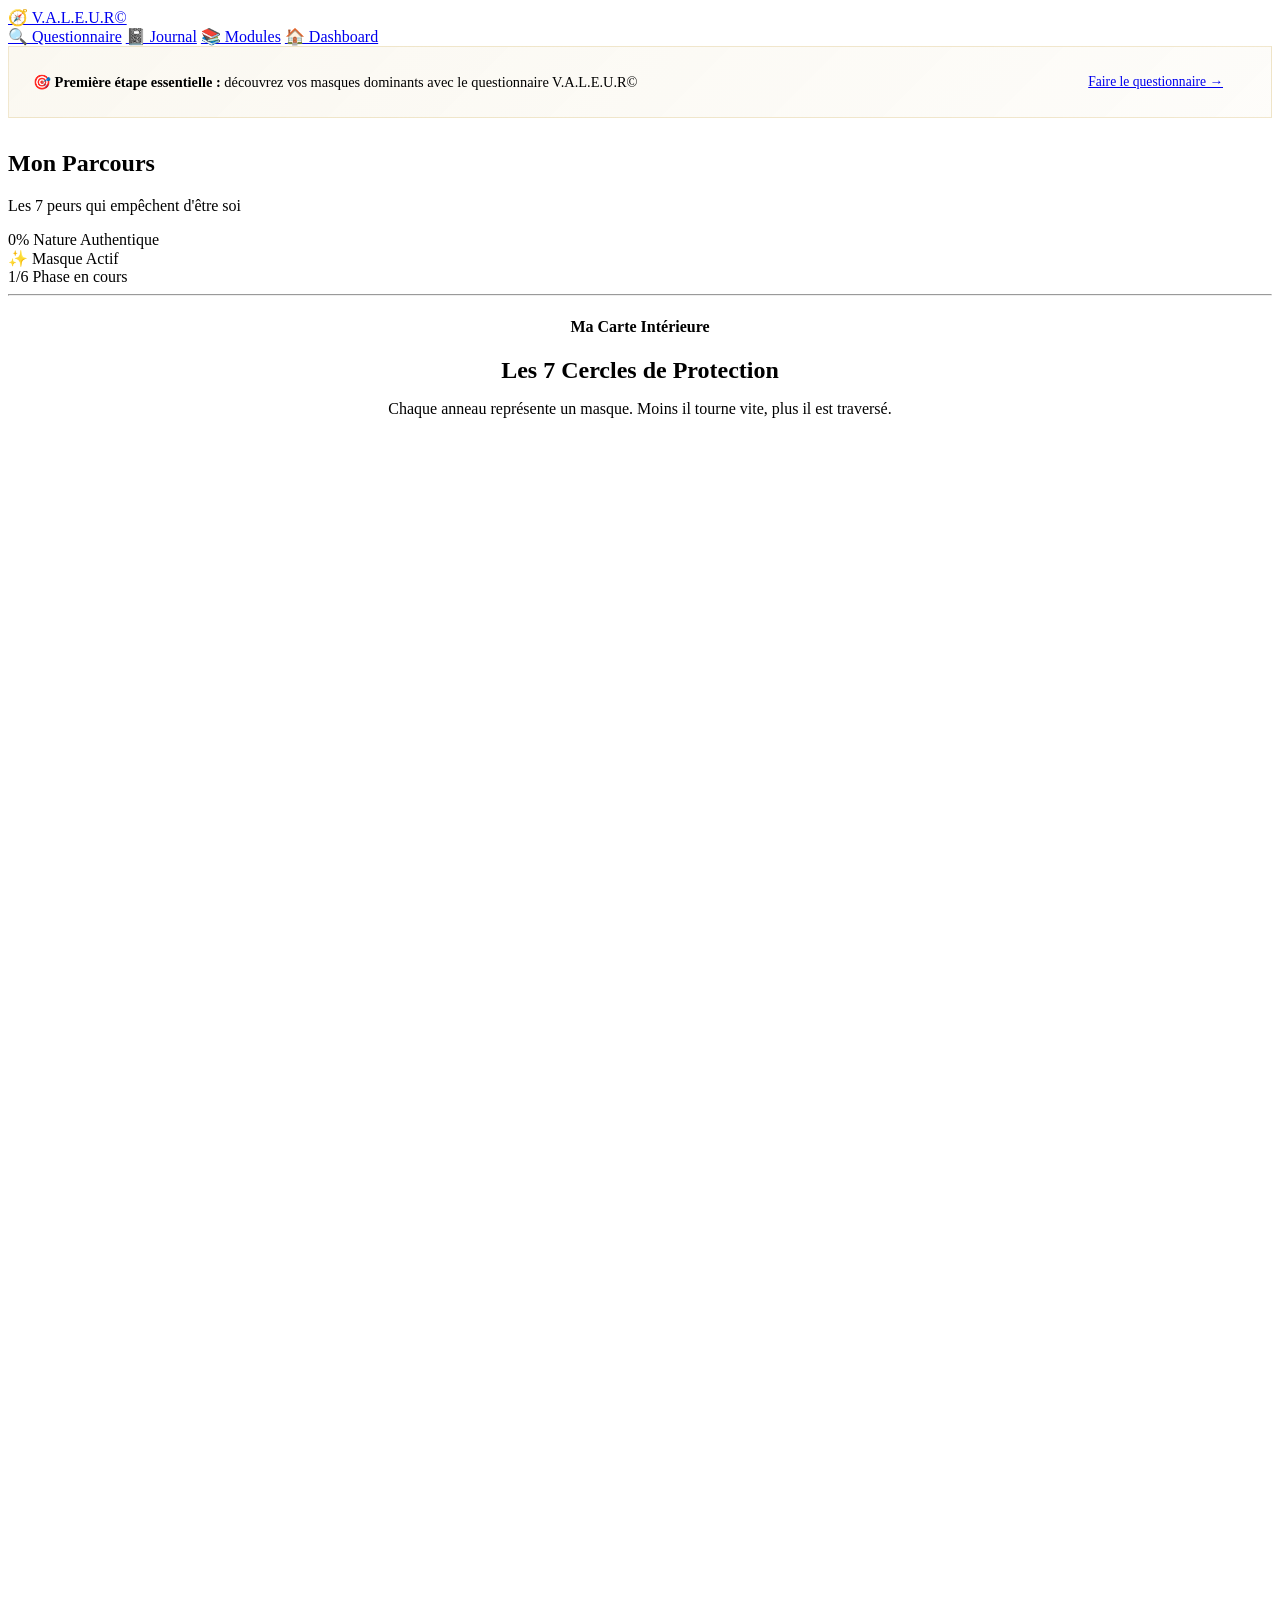
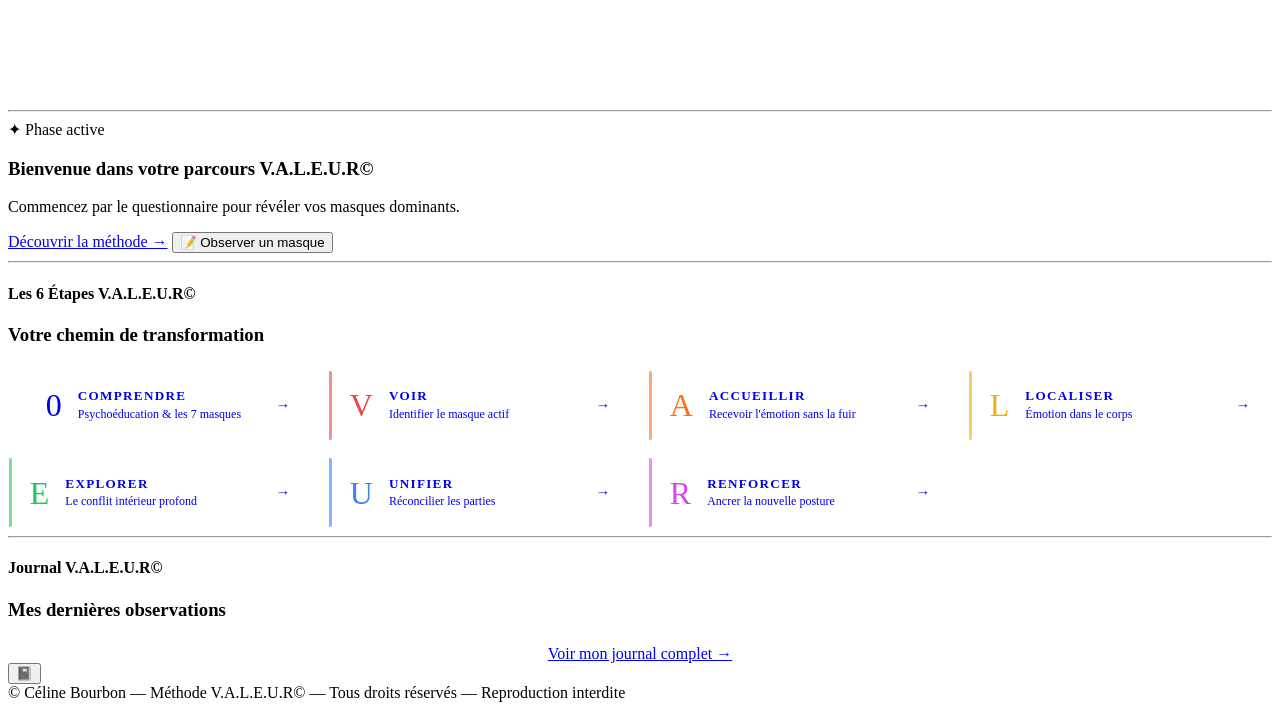
==== dashboard.html @ 4519c3f7 "Add files via upload" ====
<!DOCTYPE html>
<html lang="fr">
<head>
  <meta charset="UTF-8">
  <meta name="viewport" content="width=device-width, initial-scale=1, viewport-fit=cover">
  <title>V.A.L.E.U.R© — Dashboard</title>
  <link rel="preconnect" href="https://fonts.googleapis.com">
  <link rel="preconnect" href="https://fonts.gstatic.com" crossorigin>
  <link href="https://fonts.googleapis.com/css2?family=Cormorant+Garamond:ital,wght@0,300;0,400;0,600;1,300;1,400&family=Jost:wght@200;300;400;500;600&display=swap" rel="stylesheet">
  <link rel="stylesheet" href="assets/css/design-system.css">
  <style>
    .questionnaire-banner {
      display: flex;
      align-items: center;
      justify-content: space-between;
      gap: 1rem;
      padding: 1rem 1.5rem;
      background: linear-gradient(135deg, rgba(201,168,76,0.08), rgba(201,168,76,0.03));
      border: 1px solid rgba(201,168,76,0.25);
      border-radius: var(--radius-md);
      flex-wrap: wrap;
      margin-bottom: 2rem;
    }
    .questionnaire-banner p {
      font-size: 0.9rem;
      color: var(--text-primary);
      margin: 0;
    }
    .questionnaire-banner strong { color: var(--gold); }

    .carte-section { text-align: center; }
    .carte-section h2 { margin-bottom: 0.5rem; }

    .module-grid {
      display: grid;
      grid-template-columns: repeat(auto-fit, minmax(clamp(200px, 28vw, 280px), 1fr));
      gap: 1rem;
      margin-top: 1.5rem;
    }

    .module-card {
      display: flex;
      align-items: center;
      gap: 1rem;
      padding: 1.1rem 1.3rem;
      background: rgba(255,255,255,0.03);
      border: 1px solid rgba(255,255,255,0.06);
      border-radius: var(--radius-md);
      text-decoration: none;
      transition: var(--transition-fast);
      position: relative;
      overflow: hidden;
    }

    .module-card::before {
      content: '';
      position: absolute;
      left: 0; top: 0; bottom: 0;
      width: 3px;
      border-radius: 0 2px 2px 0;
      transition: width 0.3s ease;
    }

    .module-card:hover {
      background: rgba(255,255,255,0.07);
      transform: translateX(4px);
    }

    .module-card:hover::before { width: 4px; }

    .module-letter {
      font-family: var(--font-display);
      font-size: 2rem;
      font-weight: 300;
      flex-shrink: 0;
      line-height: 1;
    }

    .module-info { flex: 1; min-width: 0; }
    .module-info strong {
      display: block;
      font-size: 0.82rem;
      font-weight: 600;
      letter-spacing: 0.1em;
      text-transform: uppercase;
      color: var(--text-primary);
      margin-bottom: 0.15rem;
    }
    .module-info small {
      font-size: 0.75rem;
      color: var(--text-muted);
      display: block;
      line-height: 1.3;
    }

    .module-arrow {
      font-size: 0.9rem;
      color: var(--text-muted);
      flex-shrink: 0;
      transition: var(--transition-fast);
    }

    .module-card:hover .module-arrow {
      color: var(--gold);
      transform: translateX(3px);
    }
  </style>
</head>
<body>

<div class="orbe orbe-1" style="opacity:0.06;"></div>
<div class="orbe orbe-2" style="opacity:0.04;"></div>

<div id="progress-bar" class="progress-bar" style="transform:scaleX(0)"></div>

<!-- HEADER -->
<header class="glass-header">
  <div class="header-content">
    <a href="index.html" class="logo-text">🧭 V.A.L.E.U.R©</a>

    <div class="hamburger" id="hamburger">
      <span></span><span></span><span></span>
    </div>

    <nav id="nav-menu">
      <a href="questionnaire.html">🔍 Questionnaire</a>
      <a href="journal.html">📓 Journal</a>
      <a href="module-0.html">📚 Modules</a>
      <a href="dashboard.html" class="active">🏠 Dashboard</a>
    </nav>
  </div>
</header>

<main>

  <!-- Questionnaire banner -->
  <div class="questionnaire-banner animate-up">
    <p>🎯 <strong>Première étape essentielle :</strong> découvrez vos masques dominants avec le questionnaire V.A.L.E.U.R©</p>
    <a href="questionnaire.html" class="btn-primary" style="white-space:nowrap; font-size:0.85rem; padding: 0.7rem 1.5rem;">
      Faire le questionnaire →
    </a>
  </div>

  <!-- Title -->
  <section class="section text-center animate-up delay-1">
    <h1>Mon Parcours</h1>
    <p class="lead">Les 7 peurs qui empêchent d'être soi</p>
  </section>

  <!-- Stats -->
  <div class="stats-grid animate-up delay-2">
    <div class="stat-card glass-card">
      <span class="stat-value" id="nature-score">0%</span>
      <span class="stat-label">Nature Authentique</span>
    </div>
    <div class="stat-card glass-card">
      <span class="stat-value" id="masque-actif" style="-webkit-text-fill-color:unset;color:var(--text-primary)">✨</span>
      <span class="stat-label">Masque Actif</span>
    </div>
    <div class="stat-card glass-card">
      <span class="stat-value" id="phase-actuelle">1/6</span>
      <span class="stat-label">Phase en cours</span>
    </div>
  </div>

  <hr class="gold-divider">

  <!-- Carte des masques -->
  <section class="glass-card carte-section section animate-up delay-2">
    <h4>Ma Carte Intérieure</h4>
    <h2>Les 7 Cercles de Protection</h2>
    <p>Chaque anneau représente un masque. Moins il tourne vite, plus il est traversé.</p>
    <div class="carte-container">
      <svg id="carte-masques" viewBox="0 0 600 600" xmlns="http://www.w3.org/2000/svg"></svg>
    </div>
    <div class="masques-legend" id="masques-legend"></div>
  </section>

  <hr class="gold-divider">

  <!-- Phase actuelle -->
  <section class="glass-card phase-card section animate-up delay-3">
    <div class="phase-badge">✦ Phase active</div>
    <h3 id="phase-titre">Bienvenue dans votre parcours V.A.L.E.U.R©</h3>
    <p id="defi-jour">Commencez par le questionnaire pour révéler vos masques dominants.</p>
    <div class="phase-actions">
      <a href="module-0.html" id="module-link" class="btn-primary">Découvrir la méthode →</a>
      <button onclick="JournalManager.quickEntry()" class="btn-secondary">📝 Observer un masque</button>
    </div>
  </section>

  <hr class="gold-divider">

  <!-- Modules rapides -->
  <section class="glass-card section animate-up delay-3">
    <h4>Les 6 Étapes V.A.L.E.U.R©</h4>
    <h3>Votre chemin de transformation</h3>
    <div class="module-grid">

      <a href="module-0.html" class="module-card" style="--c:#C9A84C">
        <div class="module-card__before" style="background:var(--gold)"></div>
        <span class="module-letter" style="color:var(--gold)">0</span>
        <div class="module-info">
          <strong>Comprendre</strong>
          <small>Psychoéducation & les 7 masques</small>
        </div>
        <span class="module-arrow">→</span>
      </a>

      <a href="module-v.html" class="module-card">
        <span class="module-letter" style="color:#EF4444">V</span>
        <div class="module-info">
          <strong>Voir</strong>
          <small>Identifier le masque actif</small>
        </div>
        <span class="module-arrow">→</span>
      </a>

      <a href="module-a.html" class="module-card">
        <span class="module-letter" style="color:#F97316">A</span>
        <div class="module-info">
          <strong>Accueillir</strong>
          <small>Recevoir l'émotion sans la fuir</small>
        </div>
        <span class="module-arrow">→</span>
      </a>

      <a href="module-l.html" class="module-card">
        <span class="module-letter" style="color:#EAB308">L</span>
        <div class="module-info">
          <strong>Localiser</strong>
          <small>Émotion dans le corps</small>
        </div>
        <span class="module-arrow">→</span>
      </a>

      <a href="module-e.html" class="module-card">
        <span class="module-letter" style="color:#22C55E">E</span>
        <div class="module-info">
          <strong>Explorer</strong>
          <small>Le conflit intérieur profond</small>
        </div>
        <span class="module-arrow">→</span>
      </a>

      <a href="module-u.html" class="module-card">
        <span class="module-letter" style="color:#3B82F6">U</span>
        <div class="module-info">
          <strong>Unifier</strong>
          <small>Réconcilier les parties</small>
        </div>
        <span class="module-arrow">→</span>
      </a>

      <a href="module-r.html" class="module-card">
        <span class="module-letter" style="color:#D946EF">R</span>
        <div class="module-info">
          <strong>Renforcer</strong>
          <small>Ancrer la nouvelle posture</small>
        </div>
        <span class="module-arrow">→</span>
      </a>

    </div>
  </section>

  <hr class="gold-divider">

  <!-- Journal récent -->
  <section class="glass-card section animate-up delay-4">
    <h4>Journal V.A.L.E.U.R©</h4>
    <h3>Mes dernières observations</h3>
    <div id="journal-recent"></div>
    <div style="text-align:center; margin-top:1.5rem;">
      <a href="journal.html" class="btn-secondary">Voir mon journal complet →</a>
    </div>
  </section>

</main>

<!-- FAB -->
<button class="fab" id="fab-journal" title="Observer un masque — Journal V.A.L.E.U.R©">📓</button>

<!-- Modal Journal Rapide -->
<div id="journal-modal" class="modal-overlay" style="display:none;">
  <div class="glass-card modal-content">
    <button class="modal-close" onclick="closeJournalModal()">✕</button>
    <h4 style="margin-bottom:0.5rem;">Journal V.A.L.E.U.R©</h4>
    <h3 style="margin-bottom:1.5rem;">Observer un masque maintenant</h3>
    <form id="quick-journal-form">
      <select name="masque" required style="margin-bottom:1rem;">
        <option value="">🎭 Quel masque détectez-vous ?</option>
        <option value="rouge">🔴 Rouge — Mort / Maladie</option>
        <option value="orange">🟠 Orange — Souffrance psychique</option>
        <option value="jaune">🟡 Jaune — Inconnu / Incertitude</option>
        <option value="vert">🟢 Vert — Rejet / Abandon</option>
        <option value="bleu">🔵 Bleu — Impuissance</option>
        <option value="indigo">🟣 Indigo — Échec / Inadéquation</option>
        <option value="violet">💜 Violet — Perte d'identité</option>
      </select>

      <div class="valeur-steps">
        <div class="step-item">
          <label><span class="step-letter">V</span> — VOIR le déclencheur</label>
          <textarea name="V" placeholder="Quelle situation a activé ce masque ?" rows="2"></textarea>
        </div>
        <div class="step-item">
          <label><span class="step-letter">A</span> — ACCUEILLIR l'émotion</label>
          <textarea name="A" placeholder="Quelle émotion sous le masque ?" rows="2"></textarea>
        </div>
        <div class="step-item">
          <label><span class="step-letter">L</span> — LOCALISER dans le corps</label>
          <textarea name="L" placeholder="Où ressentez-vous ça ?" rows="2"></textarea>
        </div>
        <div class="step-item">
          <label><span class="step-letter">E</span> — EXPLORER le conflit</label>
          <textarea name="E" placeholder="Conflit entre masque et valeur profonde ?" rows="2"></textarea>
        </div>
        <div class="step-item">
          <label><span class="step-letter">U</span> — UNIFIER conscience</label>
          <textarea name="U" placeholder="Action consciente choisie ?" rows="2"></textarea>
        </div>
        <div class="step-item">
          <label><span class="step-letter">R</span> — RENFORCER l'ancrage</label>
          <textarea name="R" placeholder="Comment ancrer cette prise de conscience ?" rows="2"></textarea>
        </div>
      </div>

      <button type="submit" class="btn-primary full-width">💾 Sauvegarder cette observation</button>
    </form>
  </div>
</div>

<div class="copyright-bar">
  © Céline Bourbon — Méthode V.A.L.E.U.R© — Tous droits réservés — Reproduction interdite
</div>

<script src="assets/js/valeur-core.js"></script>
<script src="assets/js/carte-masques.js"></script>
<script src="assets/js/journal-manager.js"></script>
<script src="assets/js/dashboard.js"></script>

<script>
  // Module card hover colors
  document.querySelectorAll('.module-card').forEach(card => {
    const letter = card.querySelector('.module-letter');
    const color = letter ? letter.style.color : '#C9A84C';
    card.style.setProperty('--accent', color);
    const before = card.querySelector('.module-card::before');
    card.addEventListener('mouseenter', () => {
      card.style.borderColor = color + '40';
    });
    card.addEventListener('mouseleave', () => {
      card.style.borderColor = '';
    });
  });

  // Module card left bar
  document.querySelectorAll('.module-card').forEach(card => {
    const letter = card.querySelector('.module-letter');
    if (!letter) return;
    const color = letter.style.color;
    const pseudo = document.createElement('div');
    pseudo.style.cssText = `position:absolute;left:0;top:0;bottom:0;width:3px;background:${color};opacity:0.6;border-radius:0 2px 2px 0;transition:width 0.3s`;
    card.appendChild(pseudo);
    card.addEventListener('mouseenter', () => { pseudo.style.width = '5px'; pseudo.style.opacity = '1'; });
    card.addEventListener('mouseleave', () => { pseudo.style.width = '3px'; pseudo.style.opacity = '0.6'; });
  });
</script>
</body>
</html>
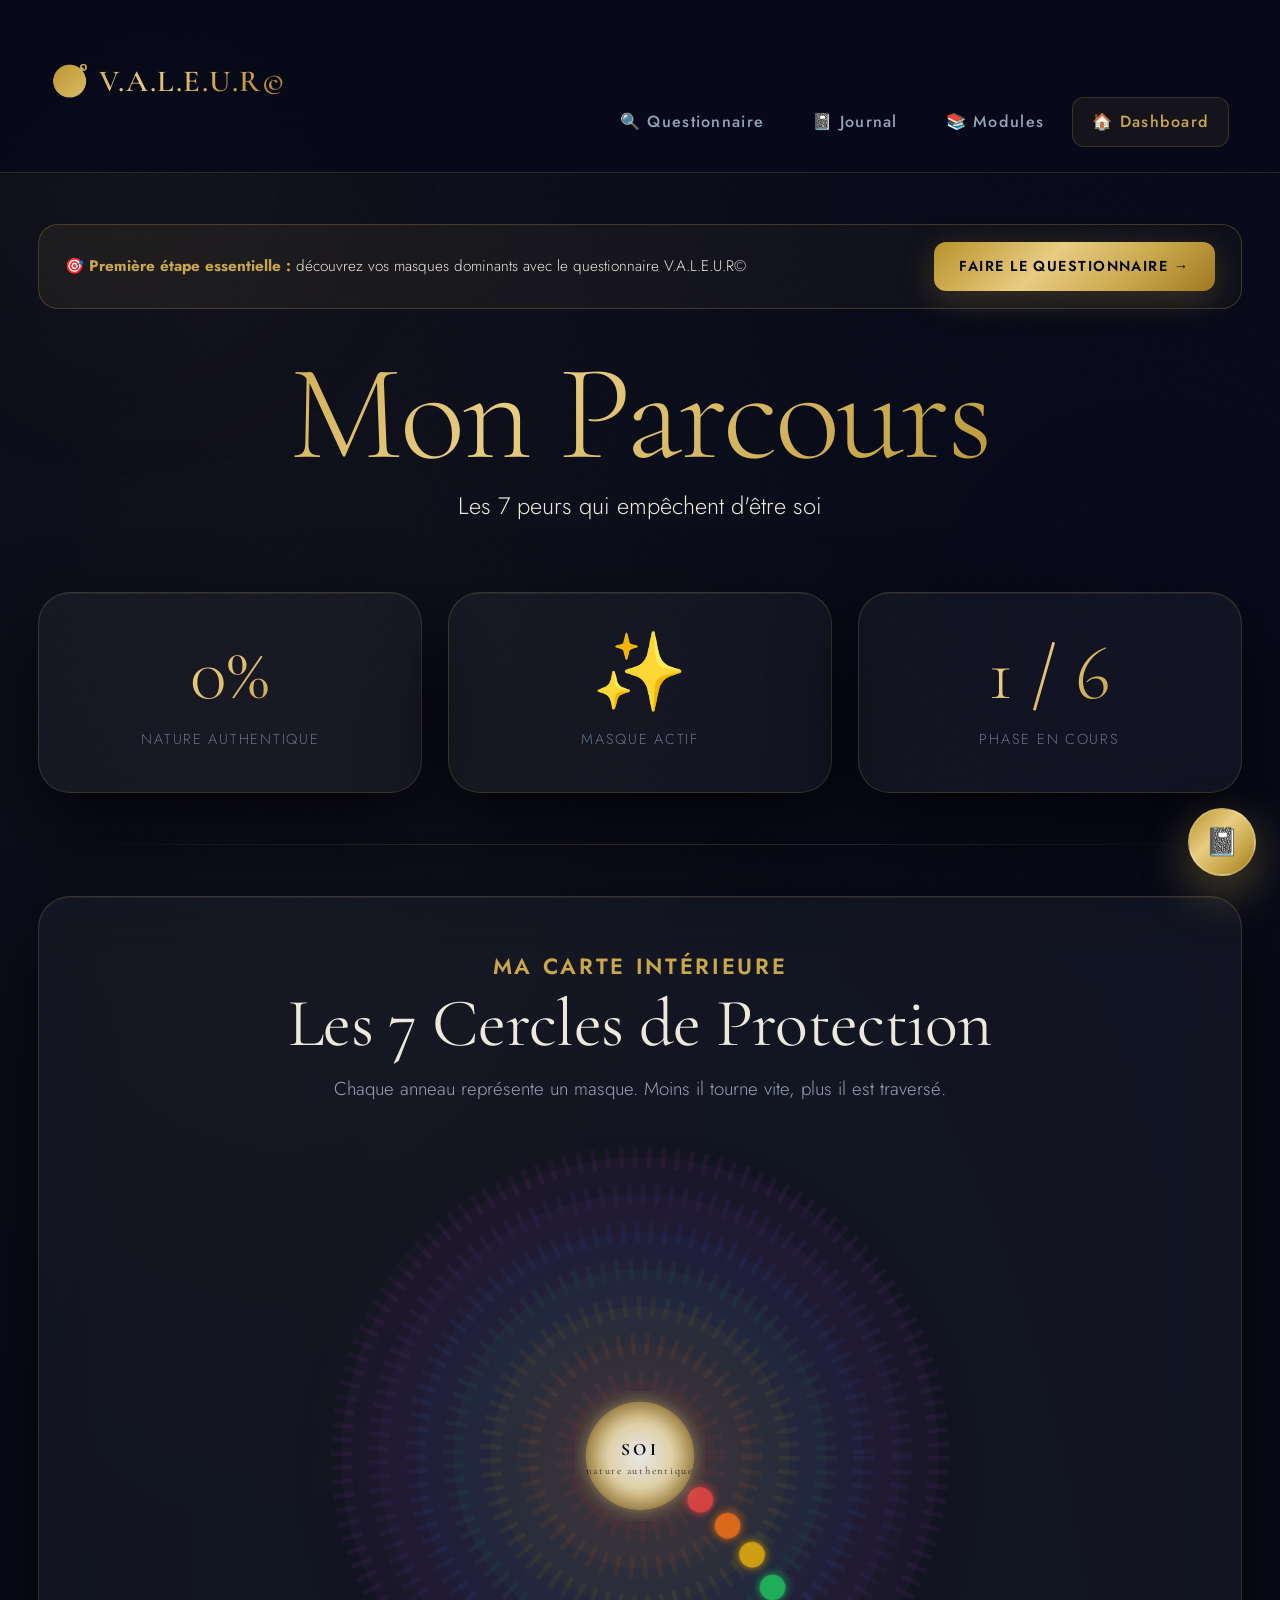
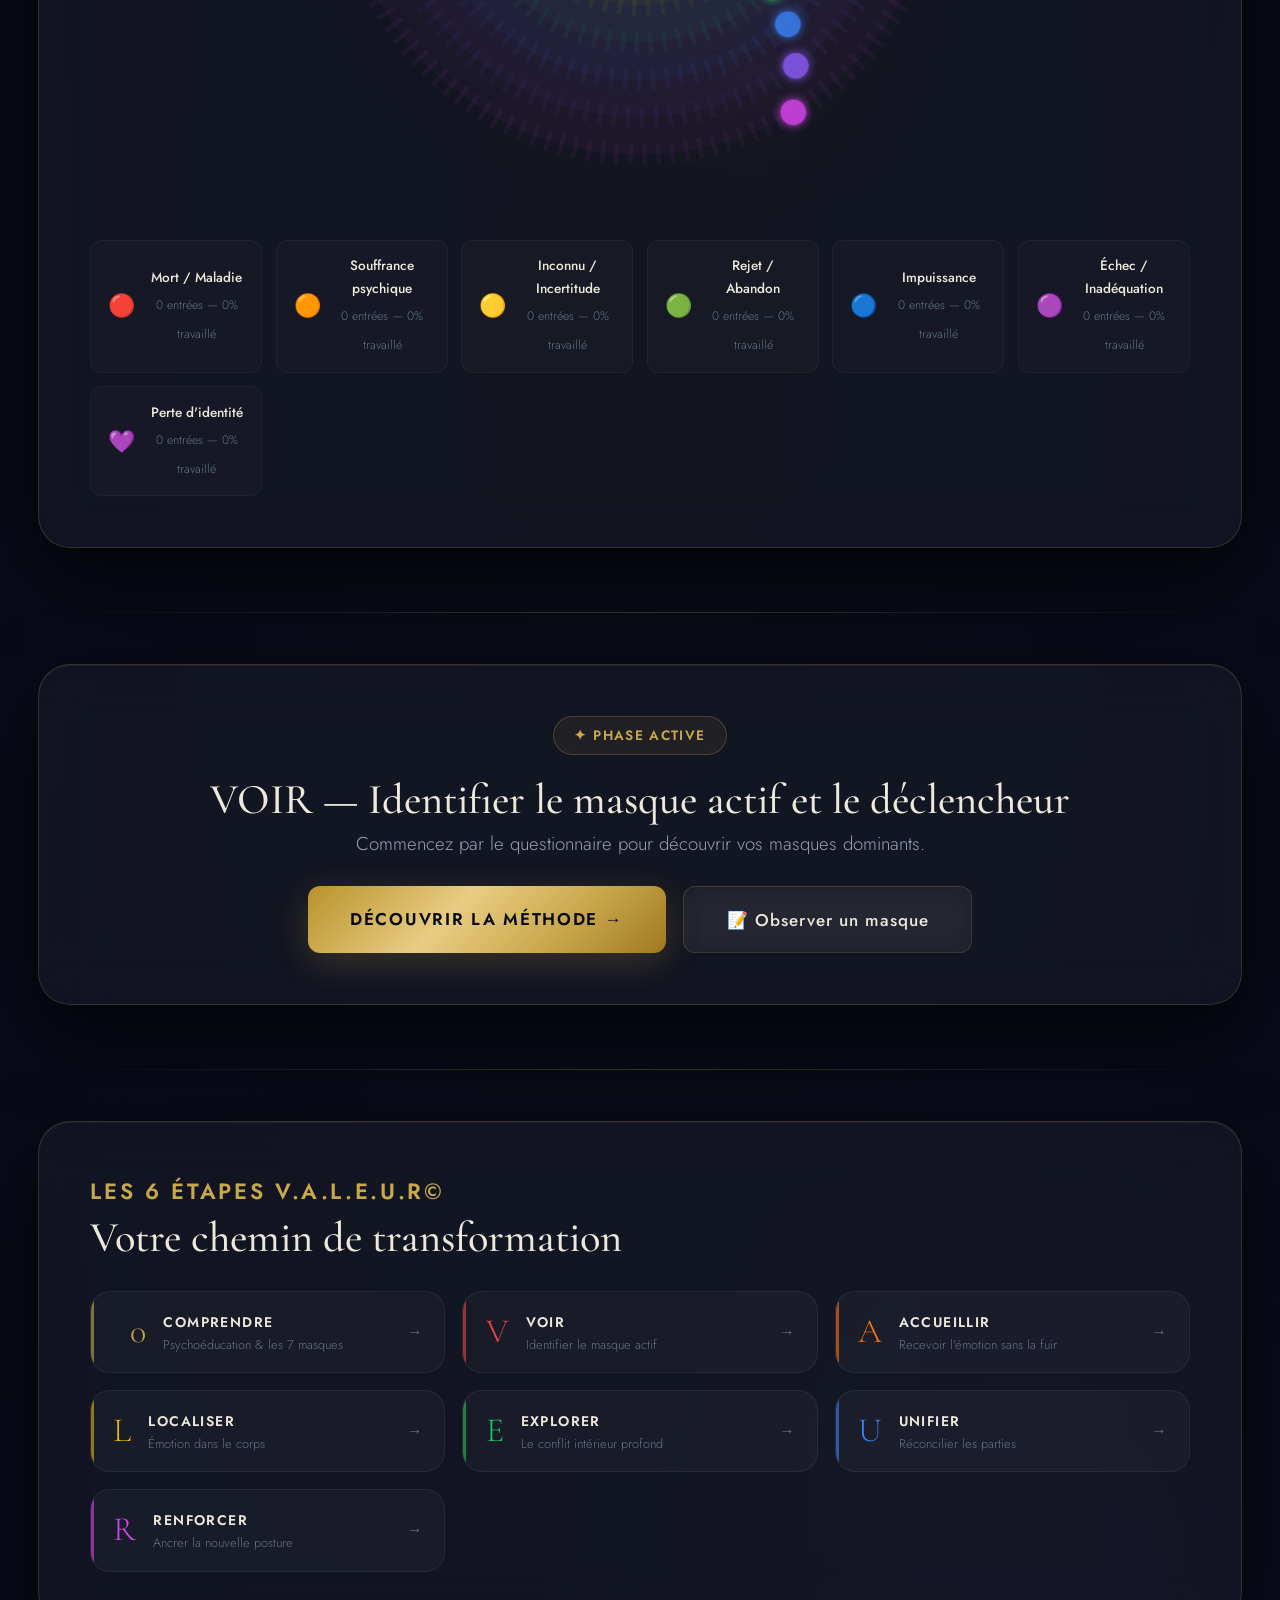
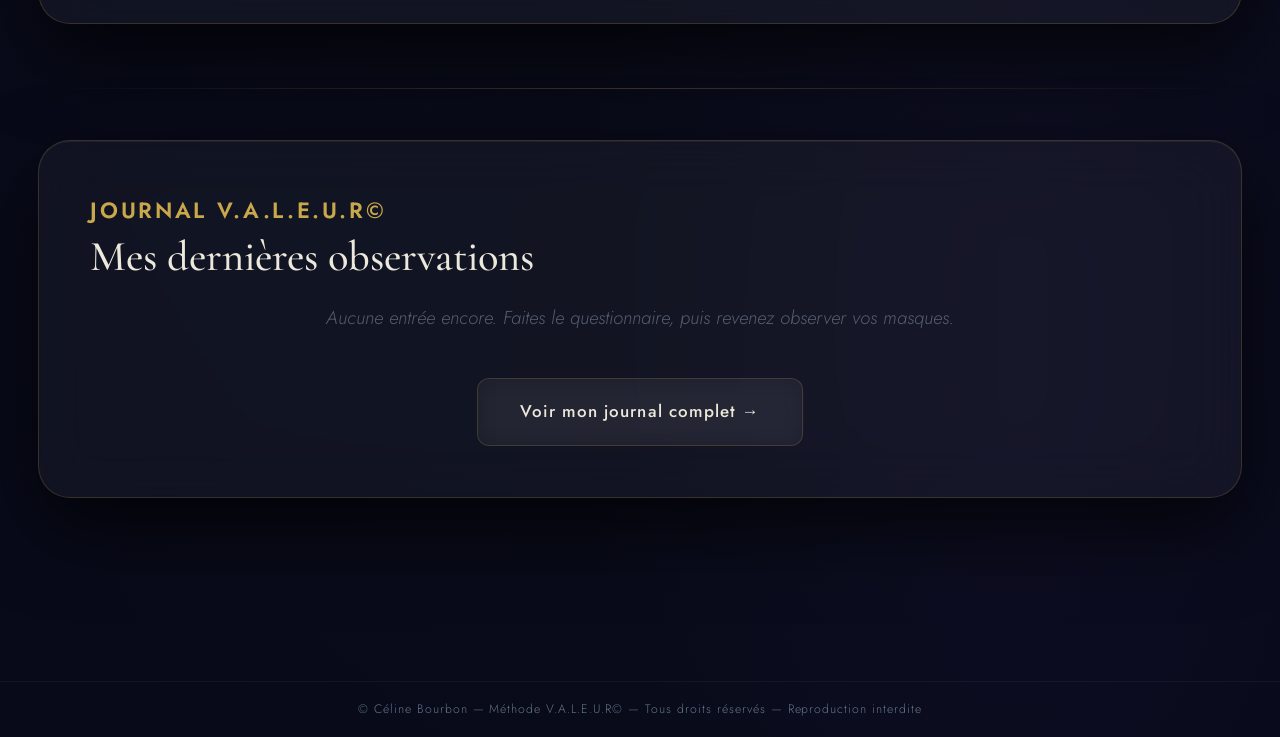
==== commit 959a3c7a: "Add files via upload" ====
--- a/dashboard.html
+++ b/dashboard.html
@@ -7,7 +7,7 @@
   <link rel="preconnect" href="https://fonts.googleapis.com">
   <link rel="preconnect" href="https://fonts.gstatic.com" crossorigin>
   <link href="https://fonts.googleapis.com/css2?family=Cormorant+Garamond:ital,wght@0,300;0,400;0,600;1,300;1,400&family=Jost:wght@200;300;400;500;600&display=swap" rel="stylesheet">
-  <link rel="stylesheet" href="assets/css/design-system.css">
+  <link rel="stylesheet" href="design-system.css">
   <style>
     .questionnaire-banner {
       display: flex;
@@ -335,10 +335,10 @@
   © Céline Bourbon — Méthode V.A.L.E.U.R© — Tous droits réservés — Reproduction interdite
 </div>
 
-<script src="assets/js/valeur-core.js"></script>
-<script src="assets/js/carte-masques.js"></script>
-<script src="assets/js/journal-manager.js"></script>
-<script src="assets/js/dashboard.js"></script>
+<script src="valeur-core.js"></script>
+<script src="carte-masques.js"></script>
+<script src="journal-manager.js"></script>
+<script src="dashboard.js"></script>
 
 <script>
   // Module card hover colors
--- a/design-system.css
+++ b/design-system.css
@@ -0,0 +1,1014 @@
+/* ═══════════════════════════════════════════════════════════════
+   V.A.L.E.U.R© — DESIGN SYSTEM PREMIUM
+   © Céline Bourbon — Méthode V.A.L.E.U.R© — Tous droits réservés
+   ═══════════════════════════════════════════════════════════════ */
+
+@import url('https://fonts.googleapis.com/css2?family=Cormorant+Garamond:ital,wght@0,300;0,400;0,500;0,600;0,700;1,300;1,400&family=Jost:wght@200;300;400;500;600;700&display=swap');
+
+/* ── ANTI-COPY PROTECTION ── */
+* {
+  -webkit-user-select: none;
+  -moz-user-select: none;
+  -ms-user-select: none;
+  user-select: none;
+}
+
+input, textarea, select {
+  -webkit-user-select: text;
+  -moz-user-select: text;
+  user-select: text;
+}
+
+/* ── CSS VARIABLES ── */
+:root {
+  --bg-deep: #07091A;
+  --bg-mid: #0d1117;
+  --bg-surface: #111827;
+
+  --glass-bg: rgba(255,255,255,0.04);
+  --glass-bg-hover: rgba(255,255,255,0.08);
+  --glass-border: rgba(201,168,76,0.2);
+  --glass-border-hover: rgba(201,168,76,0.45);
+  --glass-blur: blur(28px);
+  --glass-shadow: 0 32px 80px rgba(0,0,0,0.7), inset 0 1px 0 rgba(255,255,255,0.06);
+
+  --gold: #C9A84C;
+  --gold-light: #E8CC82;
+  --gold-pale: #F5E6B8;
+  --gold-dim: rgba(201,168,76,0.3);
+  --gold-gradient: linear-gradient(135deg, #B8922A 0%, #E8CC82 40%, #C9A84C 70%, #A07820 100%);
+  --gold-gradient-simple: linear-gradient(135deg, #C9A84C, #E8CC82);
+
+  --text-primary: #EDE8DC;
+  --text-secondary: #94A3B8;
+  --text-muted: #64748B;
+
+  --rouge: #EF4444; --rouge-glow: rgba(239,68,68,0.3);
+  --orange: #F97316; --orange-glow: rgba(249,115,22,0.3);
+  --jaune: #EAB308; --jaune-glow: rgba(234,179,8,0.3);
+  --vert: #22C55E; --vert-glow: rgba(34,197,94,0.3);
+  --bleu: #3B82F6; --bleu-glow: rgba(59,130,246,0.3);
+  --indigo: #8B5CF6; --indigo-glow: rgba(139,92,246,0.3);
+  --violet: #D946EF; --violet-glow: rgba(217,70,239,0.3);
+
+  --radius-sm: 12px;
+  --radius-md: 20px;
+  --radius-lg: 32px;
+  --radius-xl: 48px;
+
+  --transition: all 0.4s cubic-bezier(0.34, 1.56, 0.64, 1);
+  --transition-fast: all 0.2s ease;
+
+  --font-display: 'Cormorant Garamond', Georgia, serif;
+  --font-body: 'Jost', -apple-system, sans-serif;
+}
+
+/* ── RESET & BASE ── */
+*, *::before, *::after { box-sizing: border-box; margin: 0; padding: 0; }
+
+html {
+  font-size: clamp(14px, 2.2vw, 17px);
+  scroll-behavior: smooth;
+  -webkit-tap-highlight-color: transparent;
+}
+
+body {
+  background: var(--bg-deep);
+  background-image:
+    radial-gradient(ellipse 80% 50% at 20% 10%, rgba(201,168,76,0.04) 0%, transparent 60%),
+    radial-gradient(ellipse 60% 40% at 80% 90%, rgba(139,92,246,0.04) 0%, transparent 60%),
+    radial-gradient(ellipse 100% 80% at 50% 50%, rgba(13,17,23,0.5) 0%, transparent 100%);
+  color: var(--text-primary);
+  font-family: var(--font-body);
+  font-weight: 300;
+  line-height: 1.7;
+  min-height: 100vh;
+  overflow-x: hidden;
+}
+
+/* ── NOISE TEXTURE OVERLAY ── */
+body::before {
+  content: '';
+  position: fixed;
+  inset: 0;
+  background-image: url("data:image/svg+xml,%3Csvg viewBox='0 0 256 256' xmlns='http://www.w3.org/2000/svg'%3E%3Cfilter id='noise'%3E%3CfeTurbulence type='fractalNoise' baseFrequency='0.9' numOctaves='4' stitchTiles='stitch'/%3E%3C/filter%3E%3Crect width='100%25' height='100%25' filter='url(%23noise)' opacity='0.03'/%3E%3C/svg%3E");
+  opacity: 0.4;
+  pointer-events: none;
+  z-index: 0;
+}
+
+/* ── GLASSMORPHISM ── */
+.glass-card {
+  background: var(--glass-bg) !important;
+  backdrop-filter: var(--glass-blur) !important;
+  -webkit-backdrop-filter: var(--glass-blur) !important;
+  border: 1px solid var(--glass-border) !important;
+  border-radius: var(--radius-lg) !important;
+  box-shadow: var(--glass-shadow) !important;
+  padding: clamp(1.5rem, 4vw, 3rem);
+  position: relative;
+  overflow: hidden;
+  transition: var(--transition);
+}
+
+.glass-card::after {
+  content: '';
+  position: absolute;
+  inset: 0;
+  background: var(--gold-gradient);
+  opacity: 0;
+  transition: opacity 0.4s ease;
+  border-radius: inherit;
+  pointer-events: none;
+}
+
+.glass-card:hover {
+  background: var(--glass-bg-hover) !important;
+  border-color: var(--glass-border-hover) !important;
+  box-shadow: 0 40px 100px rgba(0,0,0,0.8), 0 0 60px var(--gold-dim), inset 0 1px 0 rgba(255,255,255,0.1) !important;
+  transform: translateY(-4px);
+}
+
+.glass-card:hover::after { opacity: 0.03; }
+
+/* ── TYPOGRAPHY ── */
+h1, .h1 {
+  font-family: var(--font-display);
+  font-size: clamp(3.5rem, 12vw, 8rem);
+  font-weight: 300;
+  letter-spacing: -0.02em;
+  line-height: 1.05;
+  background: var(--gold-gradient);
+  -webkit-background-clip: text;
+  -webkit-text-fill-color: transparent;
+  background-clip: text;
+}
+
+h2, .h2 {
+  font-family: var(--font-display);
+  font-size: clamp(2rem, 7vw, 4rem);
+  font-weight: 400;
+  letter-spacing: -0.01em;
+  line-height: 1.15;
+  color: var(--text-primary);
+}
+
+h3, .h3 {
+  font-family: var(--font-display);
+  font-size: clamp(1.5rem, 5vw, 2.5rem);
+  font-weight: 500;
+  color: var(--text-primary);
+  line-height: 1.3;
+}
+
+h4, .h4 {
+  font-family: var(--font-body);
+  font-size: clamp(1rem, 3vw, 1.3rem);
+  font-weight: 600;
+  letter-spacing: 0.12em;
+  text-transform: uppercase;
+  color: var(--gold);
+}
+
+p {
+  font-family: var(--font-body);
+  font-size: clamp(0.95rem, 2.5vw, 1.1rem);
+  color: var(--text-secondary);
+  line-height: 1.8;
+}
+
+.lead {
+  font-size: clamp(1.1rem, 3vw, 1.4rem);
+  color: var(--text-primary);
+  font-weight: 300;
+}
+
+/* ── PROGRESS BAR ── */
+#progress-bar, .progress-bar {
+  position: fixed !important;
+  top: 0 !important;
+  left: 0 !important;
+  height: 3px !important;
+  width: 100%;
+  background: var(--gold-gradient) !important;
+  z-index: 9999 !important;
+  transform-origin: left !important;
+  box-shadow: 0 0 12px rgba(201,168,76,0.6) !important;
+  transition: transform 0.5s ease !important;
+}
+
+/* ── GLASS HEADER ── */
+.glass-header {
+  position: sticky !important;
+  top: 0 !important;
+  z-index: 500 !important;
+  backdrop-filter: blur(40px) !important;
+  -webkit-backdrop-filter: blur(40px) !important;
+  background: rgba(7,9,26,0.88) !important;
+  border-bottom: 1px solid var(--glass-border) !important;
+  padding: clamp(1rem, 2.5vw, 1.5rem) clamp(1.5rem, 4vw, 3rem) !important;
+  width: 100% !important;
+}
+
+.header-content {
+  max-width: 1400px;
+  margin: 0 auto;
+  display: flex;
+  align-items: center;
+  justify-content: space-between;
+  gap: 2rem;
+}
+
+.logo-text {
+  font-family: var(--font-display);
+  font-size: clamp(1.3rem, 3.5vw, 1.8rem);
+  font-weight: 600;
+  background: var(--gold-gradient);
+  -webkit-background-clip: text;
+  -webkit-text-fill-color: transparent;
+  background-clip: text;
+  text-decoration: none;
+  letter-spacing: 0.05em;
+}
+
+/* ── NAVIGATION ── */
+nav {
+  display: flex;
+  gap: 0.5rem;
+  align-items: center;
+}
+
+nav a {
+  font-family: var(--font-body);
+  font-size: clamp(0.85rem, 2vw, 0.95rem);
+  font-weight: 500;
+  letter-spacing: 0.08em;
+  color: var(--text-secondary);
+  text-decoration: none;
+  padding: 0.6rem 1.1rem;
+  border-radius: var(--radius-sm);
+  transition: var(--transition-fast);
+  border: 1px solid transparent;
+}
+
+nav a:hover, nav a.active {
+  color: var(--gold);
+  background: rgba(201,168,76,0.08);
+  border-color: rgba(201,168,76,0.2);
+}
+
+/* ── HAMBURGER ── */
+.hamburger {
+  display: none;
+  flex-direction: column;
+  gap: 5px;
+  cursor: pointer;
+  padding: 8px;
+  z-index: 501;
+}
+
+.hamburger span {
+  width: 24px;
+  height: 2px;
+  background: var(--gold);
+  border-radius: 2px;
+  transition: var(--transition-fast);
+  display: block;
+}
+
+.hamburger.active span:nth-child(1) { transform: rotate(45deg) translateY(8px); }
+.hamburger.active span:nth-child(2) { opacity: 0; transform: scaleX(0); }
+.hamburger.active span:nth-child(3) { transform: rotate(-45deg) translateY(-8px); }
+
+/* ── BUTTONS ── */
+.btn-primary {
+  display: inline-flex;
+  align-items: center;
+  justify-content: center;
+  gap: 0.6rem;
+  font-family: var(--font-body);
+  font-size: clamp(0.9rem, 2.5vw, 1rem);
+  font-weight: 600;
+  letter-spacing: 0.1em;
+  text-transform: uppercase;
+  color: #07091A !important;
+  background: var(--gold-gradient) !important;
+  border: none;
+  border-radius: var(--radius-sm);
+  padding: clamp(0.9rem, 2.5vw, 1.1rem) clamp(1.8rem, 4vw, 2.5rem);
+  cursor: pointer;
+  text-decoration: none;
+  transition: var(--transition);
+  box-shadow: 0 8px 32px rgba(201,168,76,0.25), 0 2px 8px rgba(0,0,0,0.3);
+  position: relative;
+  overflow: hidden;
+}
+
+.btn-primary::before {
+  content: '';
+  position: absolute;
+  inset: 0;
+  background: linear-gradient(135deg, rgba(255,255,255,0.2), transparent);
+  opacity: 0;
+  transition: opacity 0.3s;
+}
+
+.btn-primary:hover {
+  transform: translateY(-3px) scale(1.02);
+  box-shadow: 0 16px 48px rgba(201,168,76,0.45), 0 4px 12px rgba(0,0,0,0.4);
+}
+
+.btn-primary:hover::before { opacity: 1; }
+
+.btn-secondary {
+  display: inline-flex;
+  align-items: center;
+  justify-content: center;
+  gap: 0.6rem;
+  font-family: var(--font-body);
+  font-size: clamp(0.9rem, 2.5vw, 1rem);
+  font-weight: 500;
+  letter-spacing: 0.06em;
+  color: var(--text-primary) !important;
+  background: var(--glass-bg) !important;
+  border: 1px solid var(--glass-border) !important;
+  border-radius: var(--radius-sm);
+  padding: clamp(0.9rem, 2.5vw, 1.1rem) clamp(1.8rem, 4vw, 2.5rem);
+  cursor: pointer;
+  text-decoration: none;
+  transition: var(--transition-fast);
+  backdrop-filter: blur(12px);
+}
+
+.btn-secondary:hover {
+  background: rgba(201,168,76,0.08) !important;
+  border-color: var(--gold) !important;
+  color: var(--gold) !important;
+  transform: translateY(-2px);
+}
+
+.btn-hero {
+  font-size: clamp(1rem, 3vw, 1.2rem) !important;
+  padding: clamp(1rem, 3vw, 1.4rem) clamp(2rem, 5vw, 3rem) !important;
+  min-width: 240px;
+}
+
+.full-width { width: 100%; }
+
+/* ── FAB ── */
+.fab {
+  position: fixed !important;
+  bottom: clamp(24px, 5vw, 40px) !important;
+  right: clamp(24px, 5vw, 40px) !important;
+  width: clamp(56px, 9vw, 68px) !important;
+  height: clamp(56px, 9vw, 68px) !important;
+  border-radius: 50% !important;
+  background: var(--gold-gradient) !important;
+  border: 2px solid rgba(255,255,255,0.15) !important;
+  box-shadow: 0 16px 48px rgba(201,168,76,0.4), 0 4px 12px rgba(0,0,0,0.4) !important;
+  font-size: clamp(1.3rem, 2.5vw, 1.6rem) !important;
+  cursor: pointer !important;
+  z-index: 1001 !important;
+  display: flex !important;
+  align-items: center !important;
+  justify-content: center !important;
+  animation: fabFloat 3s ease-in-out infinite !important;
+  transition: box-shadow 0.3s ease, transform 0.3s ease !important;
+  color: #07091A;
+}
+
+.fab:hover {
+  box-shadow: 0 24px 60px rgba(201,168,76,0.6), 0 8px 20px rgba(0,0,0,0.5) !important;
+  animation-play-state: paused !important;
+  transform: scale(1.1) !important;
+}
+
+@keyframes fabFloat {
+  0%, 100% { transform: translateY(0); }
+  50% { transform: translateY(-8px); }
+}
+
+/* ── MAIN LAYOUT ── */
+main {
+  max-width: 1400px;
+  width: 100%;
+  margin: 0 auto;
+  padding: clamp(1.5rem, 4vw, 3rem) clamp(1rem, 3vw, 2.5rem);
+  position: relative;
+  z-index: 1;
+}
+
+.section {
+  margin-bottom: clamp(2rem, 5vw, 4rem);
+}
+
+.text-center { text-align: center; }
+
+/* ── STATS GRID ── */
+.stats-grid {
+  display: grid;
+  grid-template-columns: repeat(auto-fit, minmax(clamp(200px, 28vw, 280px), 1fr));
+  gap: clamp(1rem, 2.5vw, 1.5rem);
+  margin: clamp(1.5rem, 3vw, 2.5rem) 0;
+}
+
+.stat-card {
+  text-align: center;
+  padding: clamp(1.5rem, 3vw, 2.5rem) clamp(1rem, 2.5vw, 2rem);
+}
+
+.stat-value {
+  font-family: var(--font-display);
+  font-size: clamp(2.5rem, 8vw, 4.5rem);
+  font-weight: 300;
+  background: var(--gold-gradient);
+  -webkit-background-clip: text;
+  -webkit-text-fill-color: transparent;
+  background-clip: text;
+  display: block;
+  line-height: 1.1;
+  margin-bottom: 0.5rem;
+}
+
+.stat-label {
+  font-family: var(--font-body);
+  font-size: clamp(0.75rem, 2vw, 0.85rem);
+  letter-spacing: 0.12em;
+  text-transform: uppercase;
+  color: var(--text-muted);
+}
+
+/* ── CARTE MASQUES ── */
+.carte-container {
+  width: clamp(320px, 80vw, 700px) !important;
+  height: clamp(320px, 80vw, 700px) !important;
+  margin: 0 auto;
+  display: flex;
+  align-items: center;
+  justify-content: center;
+}
+
+#carte-masques {
+  width: 100%;
+  height: 100%;
+  overflow: visible;
+  filter: drop-shadow(0 20px 60px rgba(201,168,76,0.15));
+}
+
+.masques-legend {
+  display: grid;
+  grid-template-columns: repeat(auto-fit, minmax(160px, 1fr));
+  gap: 0.8rem;
+  margin-top: 2rem;
+}
+
+.legend-item {
+  display: flex;
+  align-items: center;
+  gap: 0.75rem;
+  padding: 0.8rem 1rem;
+  background: rgba(255,255,255,0.02);
+  border-radius: var(--radius-sm);
+  border: 1px solid rgba(255,255,255,0.04);
+  transition: var(--transition-fast);
+  cursor: default;
+}
+
+.legend-item:hover {
+  background: rgba(255,255,255,0.06);
+  border-color: rgba(201,168,76,0.2);
+  transform: translateX(4px);
+}
+
+.legend-emoji { font-size: 1.3rem; flex-shrink: 0; }
+
+.legend-text strong {
+  display: block;
+  font-family: var(--font-body);
+  font-size: 0.8rem;
+  font-weight: 500;
+  color: var(--text-primary);
+}
+
+.legend-text small {
+  font-size: 0.72rem;
+  color: var(--text-muted);
+}
+
+/* ── JOURNAL FORM ── */
+.valeur-steps { display: grid; gap: 1.2rem; margin: 1.5rem 0; }
+
+.step-item label {
+  display: block;
+  font-family: var(--font-body);
+  font-size: 0.85rem;
+  font-weight: 600;
+  letter-spacing: 0.1em;
+  text-transform: uppercase;
+  color: var(--gold);
+  margin-bottom: 0.5rem;
+}
+
+.step-letter {
+  font-family: var(--font-display);
+  font-size: 1.4rem;
+  font-weight: 600;
+}
+
+textarea, input[type="text"], input[type="datetime-local"], select {
+  background: rgba(255,255,255,0.04) !important;
+  border: 1px solid rgba(255,255,255,0.08) !important;
+  border-radius: var(--radius-sm) !important;
+  padding: clamp(0.8rem, 2vw, 1rem) clamp(1rem, 2.5vw, 1.2rem) !important;
+  color: var(--text-primary) !important;
+  font-family: var(--font-body) !important;
+  font-size: clamp(0.9rem, 2.2vw, 1rem) !important;
+  font-weight: 300 !important;
+  width: 100%;
+  transition: var(--transition-fast);
+  line-height: 1.6;
+}
+
+textarea::placeholder, input::placeholder {
+  color: var(--text-muted) !important;
+  font-style: italic;
+}
+
+textarea:focus, input:focus, select:focus {
+  outline: none !important;
+  border-color: rgba(201,168,76,0.4) !important;
+  background: rgba(255,255,255,0.06) !important;
+  box-shadow: 0 0 0 3px rgba(201,168,76,0.08), 0 4px 20px rgba(0,0,0,0.3) !important;
+}
+
+textarea { resize: vertical; min-height: 80px; }
+
+select option { background: #0d1117; color: var(--text-primary); }
+
+.form-row {
+  display: grid;
+  grid-template-columns: 1fr 1fr;
+  gap: 1rem;
+  margin-bottom: 1.2rem;
+}
+
+/* ── MODAL ── */
+.modal-overlay {
+  position: fixed;
+  inset: 0;
+  background: rgba(0,0,0,0.85);
+  backdrop-filter: blur(16px);
+  -webkit-backdrop-filter: blur(16px);
+  display: flex;
+  align-items: center;
+  justify-content: center;
+  z-index: 2000;
+  padding: 1.5rem;
+  animation: fadeIn 0.3s ease;
+}
+
+.modal-content {
+  max-width: 640px;
+  width: 100%;
+  max-height: 92vh;
+  overflow-y: auto;
+  position: relative;
+  scrollbar-width: thin;
+  scrollbar-color: var(--gold-dim) transparent;
+}
+
+.modal-content::-webkit-scrollbar { width: 4px; }
+.modal-content::-webkit-scrollbar-thumb { background: var(--gold-dim); border-radius: 4px; }
+
+.modal-close {
+  position: absolute;
+  top: 1.2rem;
+  right: 1.2rem;
+  background: rgba(255,255,255,0.06);
+  border: 1px solid rgba(255,255,255,0.1);
+  width: 36px;
+  height: 36px;
+  border-radius: 50%;
+  color: var(--text-secondary);
+  font-size: 1rem;
+  cursor: pointer;
+  transition: var(--transition-fast);
+  display: flex;
+  align-items: center;
+  justify-content: center;
+  z-index: 10;
+}
+
+.modal-close:hover {
+  background: rgba(255,60,60,0.2);
+  border-color: rgba(255,60,60,0.4);
+  color: white;
+  transform: rotate(90deg);
+}
+
+/* ── ENTRIES LIST ── */
+.entries-grid { display: grid; gap: 1rem; }
+
+.entry-card {
+  background: rgba(255,255,255,0.02) !important;
+  border: 1px solid rgba(255,255,255,0.05) !important;
+  border-radius: var(--radius-md) !important;
+  padding: 1.2rem 1.5rem !important;
+  transition: var(--transition-fast) !important;
+  cursor: default;
+}
+
+.entry-card:hover {
+  background: rgba(255,255,255,0.05) !important;
+  border-color: rgba(201,168,76,0.2) !important;
+  transform: translateX(6px) !important;
+}
+
+.entry-header {
+  display: flex;
+  justify-content: space-between;
+  align-items: center;
+  margin-bottom: 0.8rem;
+  flex-wrap: wrap;
+  gap: 0.5rem;
+}
+
+.entry-masque-tag {
+  font-size: 0.8rem;
+  font-weight: 600;
+  letter-spacing: 0.08em;
+  padding: 0.3rem 0.8rem;
+  border-radius: 20px;
+  background: rgba(255,255,255,0.06);
+  border: 1px solid rgba(255,255,255,0.1);
+}
+
+.entry-date {
+  font-size: 0.78rem;
+  color: var(--text-muted);
+  font-style: italic;
+}
+
+.entry-content p {
+  font-size: 0.88rem;
+  line-height: 1.6;
+  color: var(--text-secondary);
+  margin-bottom: 0.3rem;
+}
+
+.entry-content strong {
+  color: var(--gold);
+  font-size: 0.8rem;
+  text-transform: uppercase;
+  letter-spacing: 0.1em;
+}
+
+/* ── FILTERS ── */
+.history-header {
+  display: flex;
+  justify-content: space-between;
+  align-items: center;
+  flex-wrap: wrap;
+  gap: 1rem;
+  margin-bottom: 1.5rem;
+}
+
+.filters {
+  display: flex;
+  gap: 0.8rem;
+  flex-wrap: wrap;
+}
+
+.filters select {
+  min-width: 160px;
+  font-size: 0.85rem !important;
+}
+
+/* ── PHASE CARD ── */
+.phase-card { text-align: center; }
+
+.phase-badge {
+  display: inline-flex;
+  align-items: center;
+  gap: 0.5rem;
+  background: rgba(201,168,76,0.08);
+  border: 1px solid rgba(201,168,76,0.25);
+  border-radius: 24px;
+  padding: 0.4rem 1.2rem;
+  font-size: 0.8rem;
+  font-weight: 600;
+  letter-spacing: 0.1em;
+  text-transform: uppercase;
+  color: var(--gold);
+  margin-bottom: 1rem;
+}
+
+.phase-actions {
+  display: flex;
+  gap: 1rem;
+  justify-content: center;
+  flex-wrap: wrap;
+  margin-top: 1.5rem;
+}
+
+/* ── JOURNAL PREVIEW ── */
+.journal-preview-item {
+  padding: 0.8rem 1rem;
+  background: rgba(255,255,255,0.02);
+  border-radius: var(--radius-sm);
+  border-left: 3px solid var(--gold-dim);
+  margin-bottom: 0.6rem;
+  font-size: 0.88rem;
+  color: var(--text-secondary);
+  transition: var(--transition-fast);
+}
+
+.journal-preview-item:hover {
+  background: rgba(255,255,255,0.05);
+  border-left-color: var(--gold);
+}
+
+/* ── COPYRIGHT FOOTER ── */
+.copyright-bar {
+  text-align: center;
+  padding: 1rem;
+  font-size: 0.72rem;
+  color: var(--text-muted);
+  letter-spacing: 0.08em;
+  border-top: 1px solid rgba(255,255,255,0.04);
+  margin-top: 4rem;
+}
+
+/* ── HERO LANDING ── */
+.hero-container {
+  min-height: 100vh;
+  display: flex;
+  align-items: center;
+  justify-content: center;
+  padding: clamp(2rem, 5vw, 4rem) clamp(1rem, 3vw, 2rem);
+  position: relative;
+}
+
+.hero-card {
+  max-width: 900px;
+  width: 100%;
+  text-align: center;
+}
+
+.hero-tag {
+  display: inline-flex;
+  align-items: center;
+  gap: 0.5rem;
+  background: rgba(201,168,76,0.06);
+  border: 1px solid rgba(201,168,76,0.2);
+  border-radius: 24px;
+  padding: 0.45rem 1.4rem;
+  font-size: 0.78rem;
+  font-weight: 600;
+  letter-spacing: 0.14em;
+  text-transform: uppercase;
+  color: var(--gold);
+  margin-bottom: 2rem;
+}
+
+.hero-title {
+  font-family: var(--font-display);
+  font-size: clamp(4rem, 15vw, 9rem);
+  font-weight: 300;
+  letter-spacing: 0.05em;
+  background: var(--gold-gradient);
+  -webkit-background-clip: text;
+  -webkit-text-fill-color: transparent;
+  background-clip: text;
+  line-height: 1;
+  margin-bottom: 1.5rem;
+}
+
+.hero-tagline {
+  font-family: var(--font-display);
+  font-size: clamp(1.4rem, 5vw, 2.5rem);
+  font-style: italic;
+  font-weight: 400;
+  color: var(--text-primary);
+  margin-bottom: 1rem;
+  line-height: 1.3;
+}
+
+.hero-subtitle {
+  font-size: clamp(0.95rem, 2.5vw, 1.15rem);
+  color: var(--text-secondary);
+  margin-bottom: 3rem;
+  line-height: 1.7;
+}
+
+.hero-cta {
+  display: flex;
+  gap: 1.2rem;
+  justify-content: center;
+  flex-wrap: wrap;
+  margin-bottom: 3rem;
+}
+
+.masques-preview {
+  display: flex;
+  gap: clamp(0.8rem, 2vw, 1.5rem);
+  justify-content: center;
+  margin-top: 2.5rem;
+}
+
+.masque-dot {
+  width: clamp(28px, 5vw, 40px);
+  height: clamp(28px, 5vw, 40px);
+  border-radius: 50%;
+  display: flex;
+  align-items: center;
+  justify-content: center;
+  font-size: clamp(0.9rem, 2.5vw, 1.3rem);
+  transition: var(--transition);
+  cursor: default;
+  border: 1px solid rgba(255,255,255,0.1);
+}
+
+.masque-dot:hover {
+  transform: scale(1.3) translateY(-4px);
+  box-shadow: 0 8px 24px rgba(255,255,255,0.1);
+}
+
+/* ── ORBE BG ANIMATION ── */
+.orbe {
+  position: fixed;
+  border-radius: 50%;
+  filter: blur(120px);
+  pointer-events: none;
+  z-index: 0;
+  animation: orbeFloat 20s ease-in-out infinite;
+  opacity: 0.12;
+}
+
+.orbe-1 {
+  width: clamp(300px, 40vw, 600px);
+  height: clamp(300px, 40vw, 600px);
+  background: radial-gradient(circle, var(--gold) 0%, transparent 70%);
+  top: -10%;
+  left: -10%;
+  animation-delay: 0s;
+}
+
+.orbe-2 {
+  width: clamp(200px, 30vw, 400px);
+  height: clamp(200px, 30vw, 400px);
+  background: radial-gradient(circle, var(--indigo) 0%, transparent 70%);
+  bottom: 10%;
+  right: -5%;
+  animation-delay: -10s;
+  opacity: 0.07;
+}
+
+@keyframes orbeFloat {
+  0%, 100% { transform: translate(0, 0) scale(1); }
+  33% { transform: translate(3%, 4%) scale(1.05); }
+  66% { transform: translate(-2%, 2%) scale(0.95); }
+}
+
+/* ── BACK BTN ── */
+.back-btn {
+  font-family: var(--font-body);
+  font-size: 0.85rem;
+  font-weight: 500;
+  letter-spacing: 0.08em;
+  color: var(--gold) !important;
+  text-decoration: none;
+  display: flex;
+  align-items: center;
+  gap: 0.4rem;
+  transition: var(--transition-fast);
+  white-space: nowrap;
+}
+
+.back-btn:hover {
+  transform: translateX(-4px);
+  color: var(--gold-light) !important;
+}
+
+/* ── ANIMATIONS ── */
+@keyframes fadeInUp {
+  from { opacity: 0; transform: translateY(32px); }
+  to { opacity: 1; transform: translateY(0); }
+}
+
+@keyframes fadeIn {
+  from { opacity: 0; }
+  to { opacity: 1; }
+}
+
+@keyframes shimmer {
+  0% { background-position: -200% center; }
+  100% { background-position: 200% center; }
+}
+
+.animate-up { animation: fadeInUp 0.7s cubic-bezier(0.34, 1.56, 0.64, 1) both; }
+.delay-1 { animation-delay: 0.08s; }
+.delay-2 { animation-delay: 0.16s; }
+.delay-3 { animation-delay: 0.24s; }
+.delay-4 { animation-delay: 0.32s; }
+.delay-5 { animation-delay: 0.40s; }
+
+/* ── SCROLLBAR ── */
+::-webkit-scrollbar { width: 6px; height: 6px; }
+::-webkit-scrollbar-track { background: transparent; }
+::-webkit-scrollbar-thumb { background: rgba(201,168,76,0.25); border-radius: 6px; }
+::-webkit-scrollbar-thumb:hover { background: rgba(201,168,76,0.4); }
+
+/* ── RESPONSIVE ── */
+@media (max-width: 768px) {
+  .hamburger { display: flex; }
+
+  nav {
+    position: fixed;
+    top: 0;
+    right: -100%;
+    width: min(280px, 80vw);
+    height: 100vh;
+    background: rgba(7,9,26,0.98);
+    backdrop-filter: blur(40px);
+    flex-direction: column;
+    padding: 80px 1.5rem 2rem;
+    border-left: 1px solid var(--glass-border);
+    transition: right 0.4s cubic-bezier(0.34, 1.56, 0.64, 1);
+    z-index: 499;
+    gap: 0.3rem;
+  }
+
+  nav.active { right: 0; }
+
+  nav a {
+    font-size: 1rem;
+    padding: 0.8rem 1.2rem;
+  }
+
+  .form-row { grid-template-columns: 1fr; }
+  .hero-cta { flex-direction: column; align-items: center; }
+  .btn-hero { width: 100%; max-width: 340px; }
+  .phase-actions { flex-direction: column; align-items: center; }
+  .phase-actions .btn-primary, .phase-actions .btn-secondary { width: 100%; max-width: 320px; }
+}
+
+@media (max-width: 480px) {
+  .stats-grid { grid-template-columns: repeat(2, 1fr); }
+  .history-header { flex-direction: column; }
+  .filters { width: 100%; }
+  .filters select { flex: 1; min-width: 0; }
+  .masques-legend { grid-template-columns: 1fr; }
+}
+
+/* ── SAFE AREA (iPhone notch) ── */
+@supports (padding: max(0px)) {
+  .glass-header { padding-top: max(1rem, calc(env(safe-area-inset-top) + 0.5rem)) !important; }
+  .fab {
+    bottom: max(24px, calc(env(safe-area-inset-bottom) + 20px)) !important;
+    right: max(24px, calc(env(safe-area-inset-right) + 20px)) !important;
+  }
+  nav { padding-top: max(80px, calc(env(safe-area-inset-top) + 60px)); }
+}
+
+/* ── CONFETTI CANVAS ── */
+#confetti-canvas {
+  position: fixed;
+  inset: 0;
+  pointer-events: none;
+  z-index: 9998;
+}
+
+/* ── TOAST NOTIFICATION ── */
+.toast {
+  position: fixed;
+  bottom: clamp(80px, 12vw, 100px);
+  left: 50%;
+  transform: translateX(-50%) translateY(20px);
+  background: var(--gold-gradient);
+  color: #07091A;
+  padding: 0.9rem 2rem;
+  border-radius: 50px;
+  font-family: var(--font-body);
+  font-size: 0.9rem;
+  font-weight: 600;
+  box-shadow: 0 16px 48px rgba(201,168,76,0.4);
+  z-index: 3000;
+  opacity: 0;
+  transition: all 0.4s cubic-bezier(0.34, 1.56, 0.64, 1);
+  white-space: nowrap;
+  pointer-events: none;
+}
+
+.toast.show {
+  opacity: 1;
+  transform: translateX(-50%) translateY(0);
+}
+
+/* ── DIVIDER ── */
+.gold-divider {
+  height: 1px;
+  background: linear-gradient(90deg, transparent, var(--gold-dim), transparent);
+  margin: clamp(1.5rem, 4vw, 3rem) 0;
+  border: none;
+}
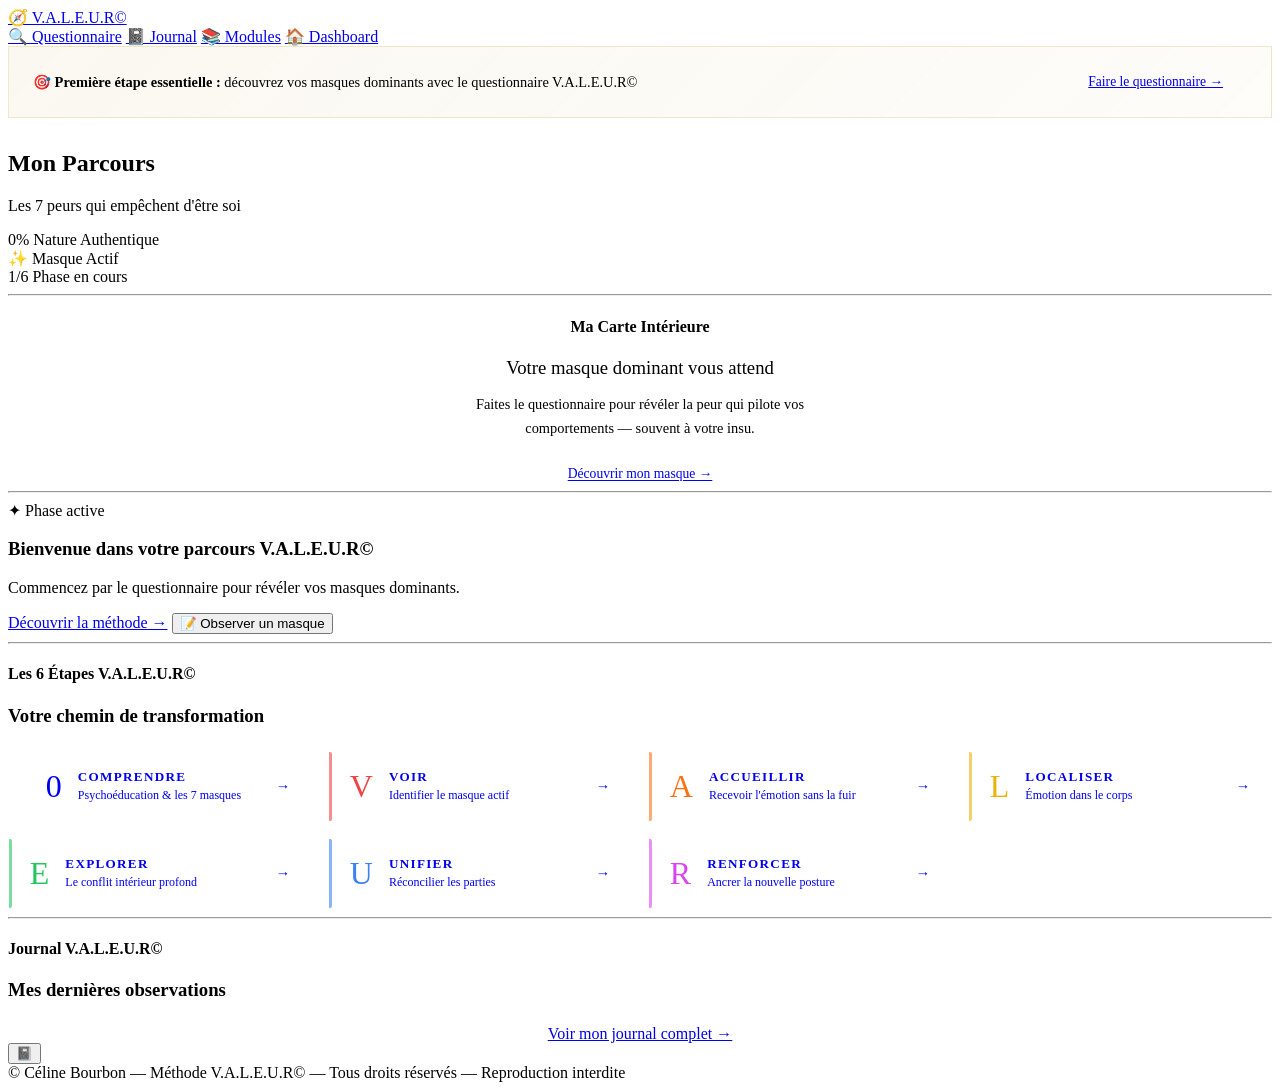
==== commit 876581a4: "Add files via upload" ====
--- a/dashboard.html
+++ b/dashboard.html
@@ -7,7 +7,7 @@
   <link rel="preconnect" href="https://fonts.googleapis.com">
   <link rel="preconnect" href="https://fonts.gstatic.com" crossorigin>
   <link href="https://fonts.googleapis.com/css2?family=Cormorant+Garamond:ital,wght@0,300;0,400;0,600;1,300;1,400&family=Jost:wght@200;300;400;500;600&display=swap" rel="stylesheet">
-  <link rel="stylesheet" href="design-system.css">
+  <link rel="stylesheet" href="assets/css/design-system.css">
   <style>
     .questionnaire-banner {
       display: flex;
@@ -104,6 +104,13 @@
       color: var(--gold);
       transform: translateX(3px);
     }
+
+    /* Carte masque dominant */
+    .carte-section { text-align: center; }
+    @keyframes cm-glow {
+      0%,100% { filter: drop-shadow(0 0 14px var(--cm-color, #22C55E)); }
+      50%      { filter: drop-shadow(0 0 32px var(--cm-color, #22C55E)); }
+    }
   </style>
 </head>
 <body>
@@ -168,12 +175,58 @@
   <!-- Carte des masques -->
   <section class="glass-card carte-section section animate-up delay-2">
     <h4>Ma Carte Intérieure</h4>
-    <h2>Les 7 Cercles de Protection</h2>
-    <p>Chaque anneau représente un masque. Moins il tourne vite, plus il est traversé.</p>
-    <div class="carte-container">
-      <svg id="carte-masques" viewBox="0 0 600 600" xmlns="http://www.w3.org/2000/svg"></svg>
-    </div>
-    <div class="masques-legend" id="masques-legend"></div>
+
+    <!-- CAS 1 : questionnaire non fait -->
+    <div id="carte-sans-data">
+      <h3 style="font-family:var(--font-display);font-weight:300;margin:0.5rem 0 0.8rem;">
+        Votre masque dominant vous attend
+      </h3>
+      <p style="color:var(--text-secondary);font-size:0.9rem;max-width:340px;margin:0 auto 1.5rem;line-height:1.7;">
+        Faites le questionnaire pour révéler la peur qui pilote vos comportements — souvent à votre insu.
+      </p>
+      <a href="questionnaire.html" class="btn-primary" style="font-size:0.85rem;padding:0.7rem 1.6rem;">
+        Découvrir mon masque →
+      </a>
+    </div>
+
+    <!-- CAS 2 : masque révélé (affiché par JS) -->
+    <div id="carte-avec-data" style="display:none;">
+
+      <div style="margin:0.8rem 0 0.5rem;">
+        <span id="cm-emoji" style="font-size:clamp(3.2rem,14vw,5.5rem);line-height:1;display:block;animation:cm-glow 3.5s ease-in-out infinite;"></span>
+        <div style="margin-top:0.9rem;font-size:0.58rem;letter-spacing:5px;text-transform:uppercase;color:var(--gold);font-weight:500;opacity:0.75;">Masque dominant</div>
+        <div id="cm-nom" style="font-family:var(--font-display);font-weight:300;font-size:clamp(1.8rem,7vw,2.8rem);line-height:1.1;margin:0.25rem 0 0;color:var(--cm-color);text-shadow:0 0 40px var(--cm-color);"></div>
+        <div id="cm-tagline" style="margin-top:0.5rem;font-family:var(--font-display);font-style:italic;font-weight:300;font-size:clamp(0.9rem,2.5vw,1.05rem);color:var(--text-secondary);line-height:1.4;max-width:360px;margin-left:auto;margin-right:auto;"></div>
+      </div>
+
+      <hr class="gold-divider">
+
+      <div style="display:flex;flex-direction:column;gap:0.55rem;max-width:400px;margin:0 auto;text-align:left;">
+
+        <div class="legend-item" id="cm-row-1" style="flex-direction:column;align-items:flex-start;gap:0.2rem;border-left:2px solid var(--cm-color);border-radius:0 var(--radius-sm,12px) var(--radius-sm,12px) 0;">
+          <span class="cm-label" style="font-size:0.55rem;letter-spacing:3px;text-transform:uppercase;color:var(--cm-color);font-weight:500;">La peur qui se cache derrière</span>
+          <span id="cm-peur" style="font-size:0.9rem;color:var(--text-primary);font-weight:300;line-height:1.5;"></span>
+        </div>
+
+        <div class="legend-item" id="cm-row-2" style="flex-direction:column;align-items:flex-start;gap:0.2rem;border-left:2px solid var(--cm-color);border-radius:0 var(--radius-sm,12px) var(--radius-sm,12px) 0;">
+          <span class="cm-label" style="font-size:0.55rem;letter-spacing:3px;text-transform:uppercase;color:var(--cm-color);font-weight:500;">Ce qu'elle vous fait faire</span>
+          <span id="cm-manif" style="font-size:0.9rem;color:var(--text-primary);font-weight:300;line-height:1.5;"></span>
+        </div>
+
+        <div class="legend-item" id="cm-row-3" style="flex-direction:column;align-items:flex-start;gap:0.2rem;border-left:2px solid var(--cm-color);border-radius:0 var(--radius-sm,12px) var(--radius-sm,12px) 0;">
+          <span class="cm-label" style="font-size:0.55rem;letter-spacing:3px;text-transform:uppercase;color:var(--cm-color);font-weight:500;">Votre aspiration profonde</span>
+          <span id="cm-aspiration" style="font-size:0.9rem;color:var(--text-primary);font-weight:300;line-height:1.5;"></span>
+        </div>
+
+      </div>
+
+      <p id="cm-mirror" style="margin:1.4rem auto 0;max-width:360px;font-family:var(--font-display);font-style:italic;font-weight:300;font-size:clamp(0.9rem,2.6vw,1.05rem);line-height:1.7;color:var(--text-secondary);padding-top:1rem;border-top:1px solid rgba(255,255,255,0.05);"></p>
+
+      <p style="margin-top:1.2rem;font-size:0.48rem;letter-spacing:1.5px;text-transform:uppercase;color:var(--text-muted);opacity:0.35;">
+        © 2025 Méthode V.A.L.E.U.R© · Céline Bourbon · Reproduction interdite
+      </p>
+
+    </div>
   </section>
 
   <hr class="gold-divider">
@@ -335,10 +388,108 @@
   © Céline Bourbon — Méthode V.A.L.E.U.R© — Tous droits réservés — Reproduction interdite
 </div>
 
-<script src="valeur-core.js"></script>
-<script src="carte-masques.js"></script>
-<script src="journal-manager.js"></script>
-<script src="dashboard.js"></script>
+<script src="assets/js/valeur-core.js"></script>
+<script src="assets/js/journal-manager.js"></script>
+<script src="assets/js/dashboard.js"></script>
+
+<script>
+/* ── Carte Masque Dominant · © 2025 Méthode V.A.L.E.U.R© · Céline Bourbon ── */
+(function () {
+  var DATA = {
+    rouge: {
+      emoji:'🔴', nom:'Masque Rouge', couleur:'#EF4444',
+      tagline:'Vous espionnez votre propre corps.',
+      peur:'Peur de la mort / de la maladie',
+      manif:'Surveiller chaque signal corporel, consulter internet avant le médecin, éviter ce qui rappelle la mort',
+      aspiration:'Confiance dans la sagesse de votre corps — présence complète, ici, maintenant, vivant·e',
+      mirror:'Et si votre corps n\'était pas votre ennemi — mais le seul endroit où votre peur a trouvé à s\'exprimer ?'
+    },
+    orange: {
+      emoji:'🟠', nom:'Masque Orange', couleur:'#F97316',
+      tagline:'Vous êtes fort·e pour les autres — mais vous fuyez vos propres émotions.',
+      peur:'Peur de la douleur / de la souffrance',
+      manif:'Changer de sujet, rendre service, fuir — tout plutôt que de ressentir jusqu\'au bout',
+      aspiration:'Ouverture émotionnelle authentique — la force de la vraie vulnérabilité, un accès à votre vitalité intérieure',
+      mirror:'Et si la force que vous montrez au monde était la cage que vous avez construite pour ne plus jamais souffrir ?'
+    },
+    jaune: {
+      emoji:'🟡', nom:'Masque Jaune', couleur:'#EAB308',
+      tagline:'L\'imprévu vous angoisse. Vous devez tout maîtriser.',
+      peur:'Peur de l\'inconnu / de l\'incertitude',
+      manif:'Sur-planifier, tout anticiper, poser des questions excessives, ne pas supporter les imprévus',
+      aspiration:'La confiance dans la vie — exister sans tout contrôler, la paix dans l\'incertitude',
+      mirror:'Et si le contrôle que vous exercez sur tout ne vous protégeait pas du danger — mais vous privait de la vie ?'
+    },
+    vert: {
+      emoji:'🟢', nom:'Masque Vert', couleur:'#22C55E',
+      tagline:'Vous vous adaptez à tout le monde sauf à vous-même.',
+      peur:'Peur du rejet / de l\'abandon',
+      manif:'Dire oui, s\'effacer, chercher à plaire et à réparer — disparaître pour rester aimé·e',
+      aspiration:'Des relations fondées sur la vérité — être aimé·e tel·le que vous êtes vraiment',
+      mirror:'Et si la peur d\'être quitté·e vous faisait disparaître avant même que l\'autre parte ?'
+    },
+    bleu: {
+      emoji:'🔵', nom:'Masque Bleu', couleur:'#3B82F6',
+      tagline:'Vous ne pouvez pas vous permettre de montrer votre faiblesse.',
+      peur:'Peur de l\'impuissance / de perdre le contrôle',
+      manif:'Diriger, tout porter seul·e, déléguer est impossible — l\'armure vous isole de l\'aide',
+      aspiration:'L\'interdépendance — donner ET recevoir, une force qui vient de l\'intérieur, pas de la maîtrise',
+      mirror:'Et si votre force était devenue la prison qui vous empêche de vraiment recevoir l\'amour que vous méritez ?'
+    },
+    indigo: {
+      emoji:'🟣', nom:'Masque Indigo', couleur:'#8B5CF6',
+      tagline:'Parfait — ou rien.',
+      peur:'Peur de l\'échec / de l\'inadéquation',
+      manif:'Remettre à plus tard, ne pas commencer, se juger sévèrement — la barre si haute qu\'elle paralyse',
+      aspiration:'Créer librement, sans se condamner — votre valeur ne dépend pas de vos performances',
+      mirror:'Qu\'avez-vous abandonné ou jamais commencé, par peur de ne pas être assez bon·ne ?'
+    },
+    violet: {
+      emoji:'💜', nom:'Masque Violet', couleur:'#D946EF',
+      tagline:'Qui êtes-vous sans vos rôles ?',
+      peur:'Peur de perdre son identité',
+      manif:'S\'accrocher aux rôles connus même devenus trop étroits — le changement terrorise',
+      aspiration:'Découvrir qui vous êtes vraiment sous les rôles — une identité plus profonde que tout',
+      mirror:'Vous avez déjà traversé des changements — et vous êtes encore vous. Votre identité est plus profonde que vos rôles.'
+    }
+  };
+
+  function setText(id, val) { var el = document.getElementById(id); if (el) el.textContent = val; }
+
+  function init() {
+    if (typeof ValeurCore === 'undefined') return;
+    var id = ValeurCore.getActiveMasque();
+    if (!id || !DATA[id]) return;
+    var d = DATA[id];
+
+    var section = document.querySelector('.carte-section');
+    if (section) section.style.setProperty('--cm-color', d.couleur);
+
+    setText('cm-emoji',     d.emoji);
+    setText('cm-nom',       d.nom);
+    setText('cm-tagline',   d.tagline);
+    setText('cm-peur',      d.peur);
+    setText('cm-manif',     d.manif);
+    setText('cm-aspiration',d.aspiration);
+    setText('cm-mirror',    d.mirror);
+
+    var nom = document.getElementById('cm-nom');
+    if (nom) { nom.style.color = d.couleur; nom.style.textShadow = '0 0 40px ' + d.couleur; }
+
+    document.querySelectorAll('#carte-avec-data .legend-item').forEach(function(el){
+      el.style.borderLeftColor = d.couleur;
+    });
+    document.querySelectorAll('.cm-label').forEach(function(el){
+      el.style.color = d.couleur;
+    });
+
+    document.getElementById('carte-sans-data').style.display = 'none';
+    document.getElementById('carte-avec-data').style.display  = 'block';
+  }
+
+  typeof ValeurCore !== 'undefined' ? init() : document.addEventListener('DOMContentLoaded', init);
+})();
+</script>
 
 <script>
   // Module card hover colors
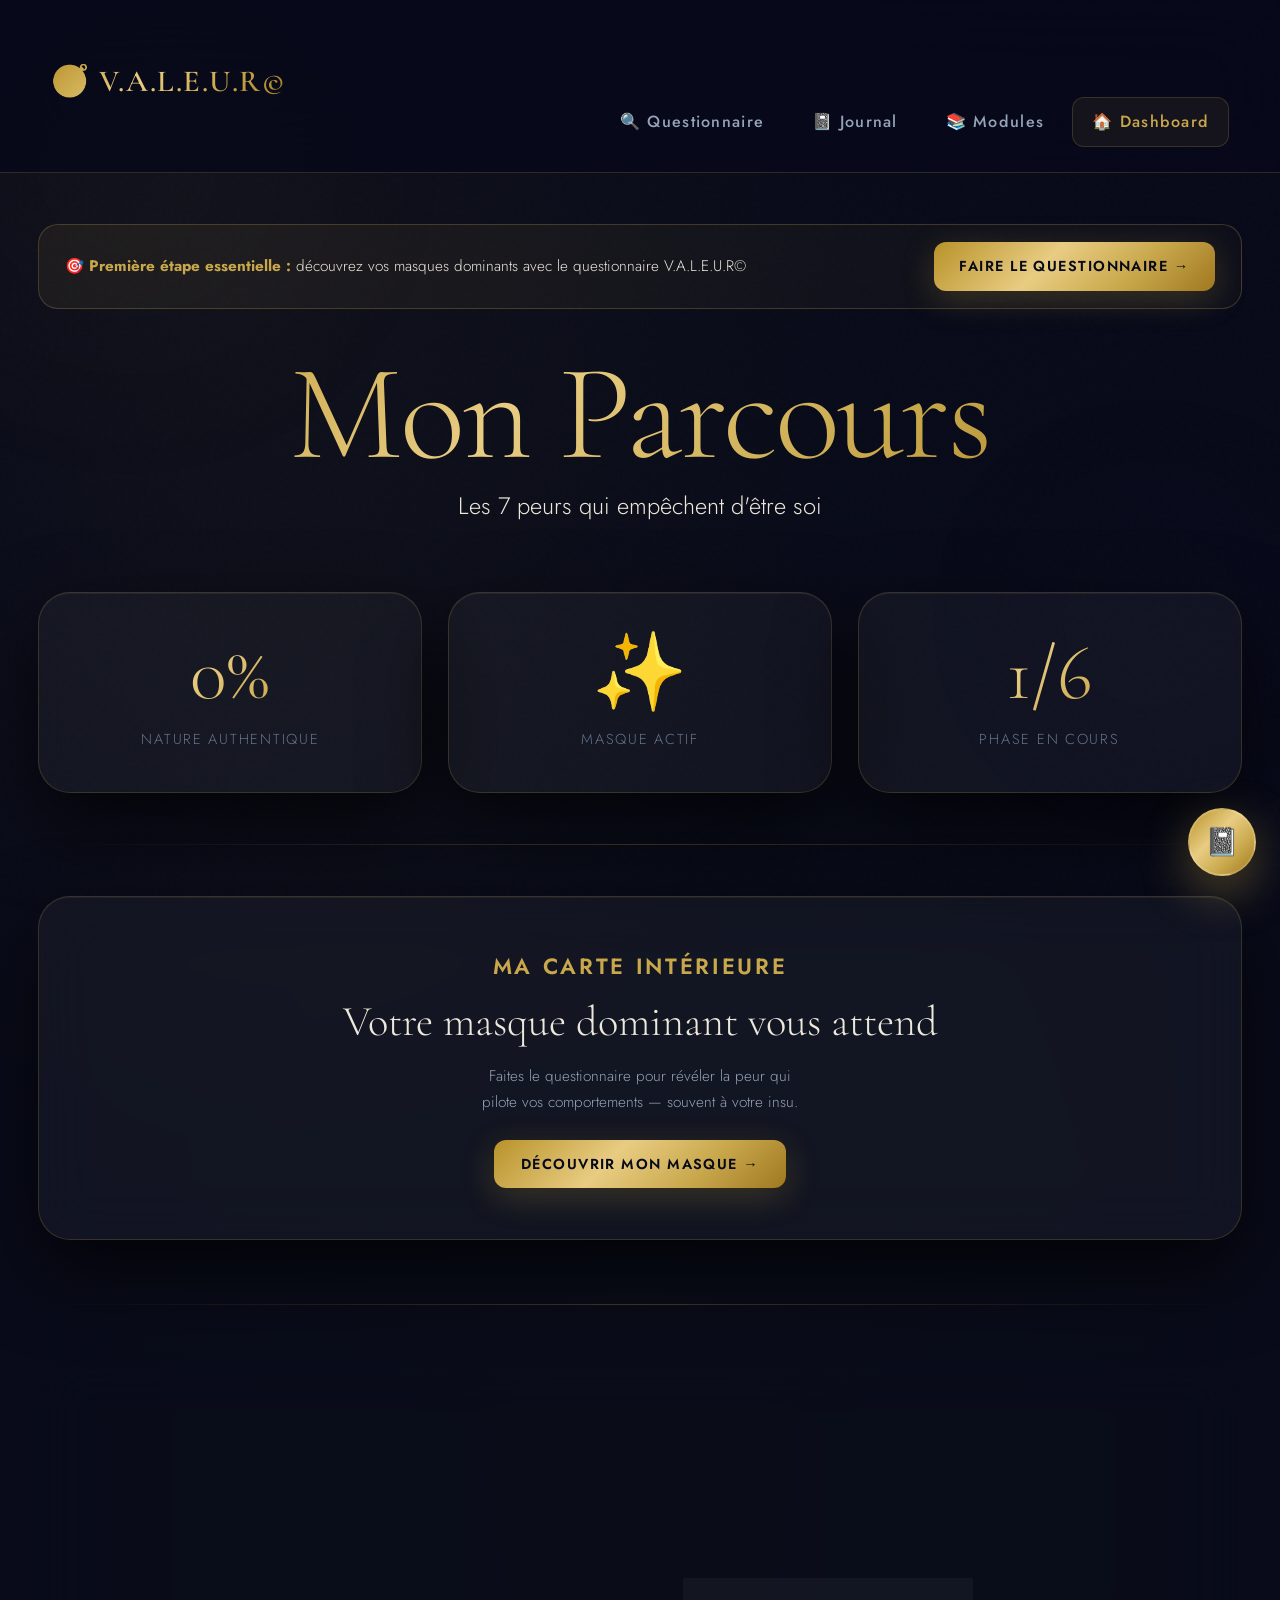
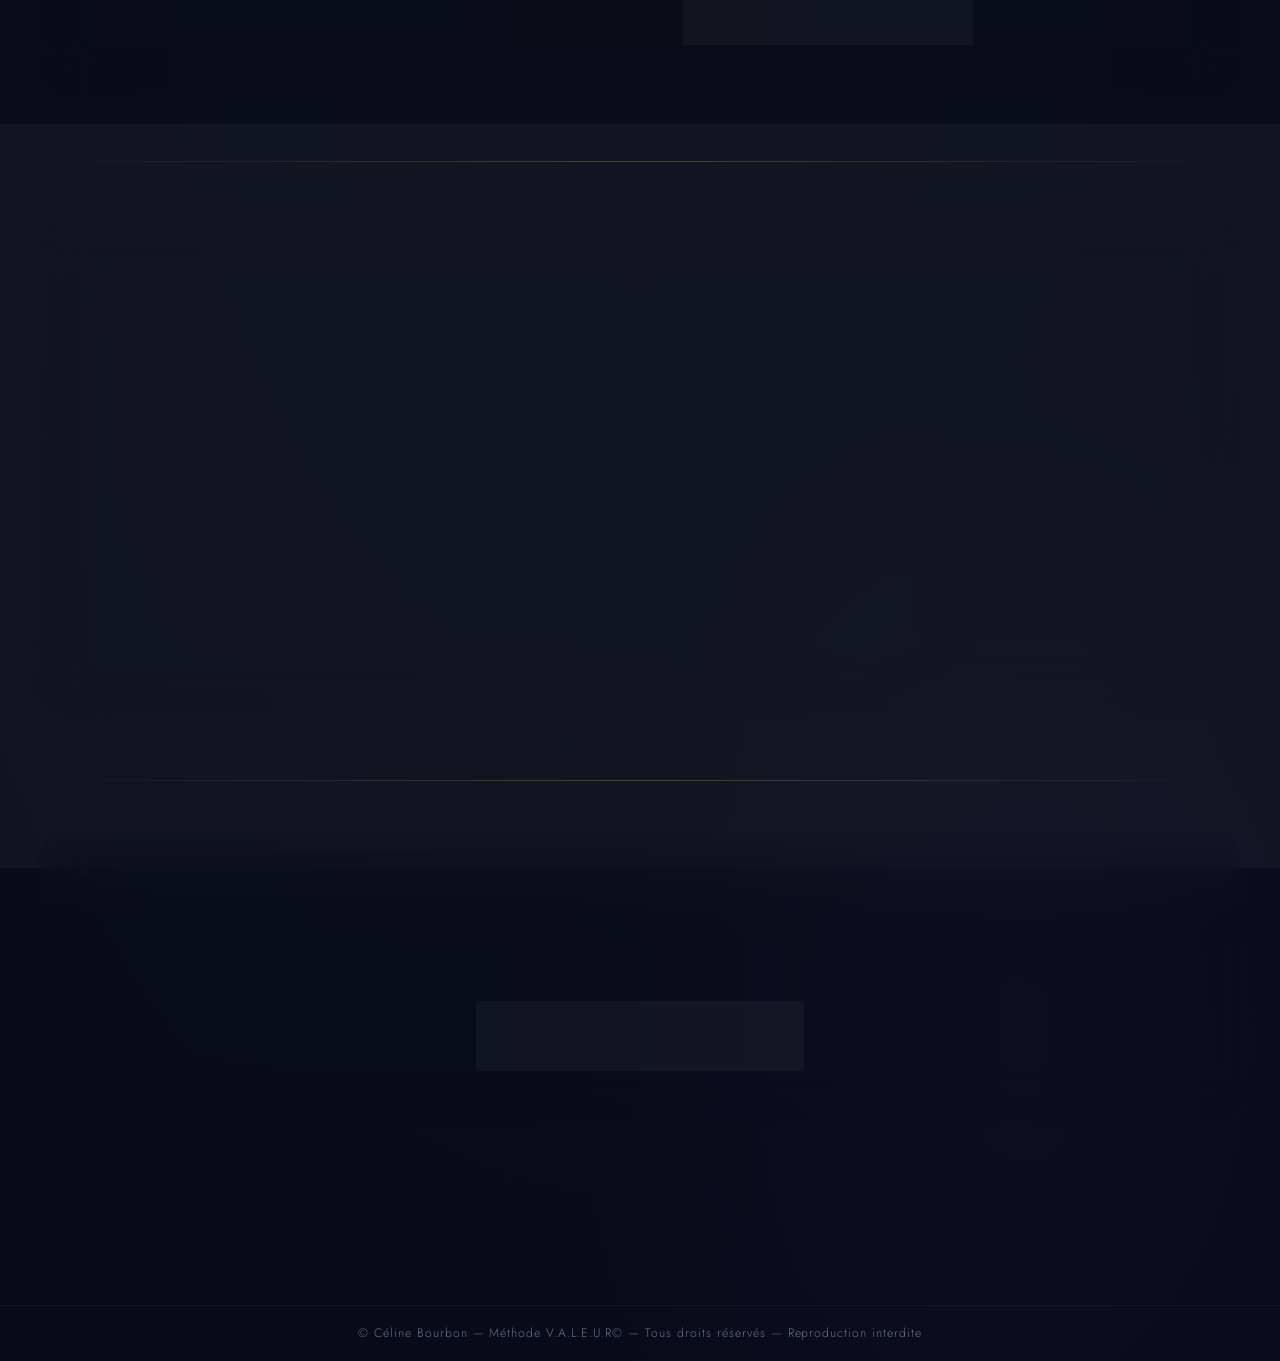
==== commit 555ac7b7: "Update dashboard.html" ====
--- a/dashboard.html
+++ b/dashboard.html
@@ -7,7 +7,7 @@
   <link rel="preconnect" href="https://fonts.googleapis.com">
   <link rel="preconnect" href="https://fonts.gstatic.com" crossorigin>
   <link href="https://fonts.googleapis.com/css2?family=Cormorant+Garamond:ital,wght@0,300;0,400;0,600;1,300;1,400&family=Jost:wght@200;300;400;500;600&display=swap" rel="stylesheet">
-  <link rel="stylesheet" href="assets/css/design-system.css">
+  <link rel="stylesheet" href="design-system.css">
   <style>
     .questionnaire-banner {
       display: flex;
@@ -29,7 +29,84 @@
     .questionnaire-banner strong { color: var(--gold); }
 
     .carte-section { text-align: center; }
-    .carte-section h2 { margin-bottom: 0.5rem; }
+
+    @keyframes cm-glow {
+      0%,100% { filter: drop-shadow(0 0 14px var(--cm-color, #C9A84C)); }
+      50%      { filter: drop-shadow(0 0 32px var(--cm-color, #C9A84C)); }
+    }
+    #cm-emoji {
+      font-size: clamp(3.2rem, 14vw, 5.5rem);
+      line-height: 1;
+      display: block;
+      animation: cm-glow 3.5s ease-in-out infinite;
+    }
+    #cm-nom {
+      font-family: var(--font-display);
+      font-weight: 300;
+      font-size: clamp(1.8rem, 7vw, 2.8rem);
+      line-height: 1.1;
+      margin: 0.25rem 0 0;
+      color: var(--cm-color, var(--gold));
+      text-shadow: 0 0 40px var(--cm-color, var(--gold));
+    }
+    #cm-tagline {
+      margin: 0.5rem auto 0;
+      font-family: var(--font-display);
+      font-style: italic;
+      font-weight: 300;
+      font-size: clamp(0.9rem, 2.5vw, 1.05rem);
+      color: var(--text-secondary);
+      line-height: 1.4;
+      max-width: 360px;
+    }
+    .cm-rows {
+      display: flex;
+      flex-direction: column;
+      gap: 0.55rem;
+      max-width: 400px;
+      margin: 0 auto;
+      text-align: left;
+    }
+    .cm-row {
+      flex-direction: column;
+      align-items: flex-start !important;
+      gap: 0.2rem;
+      border-left: 2px solid var(--cm-color, var(--gold));
+      border-radius: 0 var(--radius-sm) var(--radius-sm) 0;
+    }
+    .cm-row-label {
+      font-size: 0.55rem;
+      letter-spacing: 3px;
+      text-transform: uppercase;
+      color: var(--cm-color, var(--gold));
+      font-weight: 500;
+    }
+    .cm-row-value {
+      font-size: 0.9rem;
+      color: var(--text-primary);
+      font-weight: 300;
+      line-height: 1.5;
+    }
+    #cm-mirror {
+      margin: 1.4rem auto 0;
+      max-width: 360px;
+      font-family: var(--font-display);
+      font-style: italic;
+      font-weight: 300;
+      font-size: clamp(0.9rem, 2.6vw, 1.05rem);
+      line-height: 1.7;
+      color: var(--text-secondary);
+      padding-top: 1rem;
+      border-top: 1px solid rgba(255,255,255,0.05);
+    }
+    .cm-copyright {
+      margin-top: 1.2rem;
+      font-size: 0.48rem;
+      letter-spacing: 1.5px;
+      text-transform: uppercase;
+      color: var(--text-muted);
+      opacity: 0.35;
+    }
 
     .module-grid {
       display: grid;
@@ -104,13 +181,6 @@
       color: var(--gold);
       transform: translateX(3px);
     }
-
-    /* Carte masque dominant */
-    .carte-section { text-align: center; }
-    @keyframes cm-glow {
-      0%,100% { filter: drop-shadow(0 0 14px var(--cm-color, #22C55E)); }
-      50%      { filter: drop-shadow(0 0 32px var(--cm-color, #22C55E)); }
-    }
   </style>
 </head>
 <body>
@@ -176,56 +246,43 @@
   <section class="glass-card carte-section section animate-up delay-2">
     <h4>Ma Carte Intérieure</h4>
 
-    <!-- CAS 1 : questionnaire non fait -->
+    <!-- État vide : questionnaire non fait -->
     <div id="carte-sans-data">
-      <h3 style="font-family:var(--font-display);font-weight:300;margin:0.5rem 0 0.8rem;">
-        Votre masque dominant vous attend
-      </h3>
+      <h3 style="font-family:var(--font-display);font-weight:300;margin:0.5rem 0 0.8rem;">Votre masque dominant vous attend</h3>
       <p style="color:var(--text-secondary);font-size:0.9rem;max-width:340px;margin:0 auto 1.5rem;line-height:1.7;">
         Faites le questionnaire pour révéler la peur qui pilote vos comportements — souvent à votre insu.
       </p>
-      <a href="questionnaire.html" class="btn-primary" style="font-size:0.85rem;padding:0.7rem 1.6rem;">
-        Découvrir mon masque →
-      </a>
-    </div>
-
-    <!-- CAS 2 : masque révélé (affiché par JS) -->
+      <a href="questionnaire.html" class="btn-primary" style="font-size:0.85rem;padding:0.7rem 1.6rem;">Découvrir mon masque →</a>
+    </div>
+
+    <!-- État rempli : masque révélé -->
     <div id="carte-avec-data" style="display:none;">
-
       <div style="margin:0.8rem 0 0.5rem;">
-        <span id="cm-emoji" style="font-size:clamp(3.2rem,14vw,5.5rem);line-height:1;display:block;animation:cm-glow 3.5s ease-in-out infinite;"></span>
+        <span id="cm-emoji"></span>
         <div style="margin-top:0.9rem;font-size:0.58rem;letter-spacing:5px;text-transform:uppercase;color:var(--gold);font-weight:500;opacity:0.75;">Masque dominant</div>
-        <div id="cm-nom" style="font-family:var(--font-display);font-weight:300;font-size:clamp(1.8rem,7vw,2.8rem);line-height:1.1;margin:0.25rem 0 0;color:var(--cm-color);text-shadow:0 0 40px var(--cm-color);"></div>
-        <div id="cm-tagline" style="margin-top:0.5rem;font-family:var(--font-display);font-style:italic;font-weight:300;font-size:clamp(0.9rem,2.5vw,1.05rem);color:var(--text-secondary);line-height:1.4;max-width:360px;margin-left:auto;margin-right:auto;"></div>
+        <div id="cm-nom"></div>
+        <div id="cm-tagline"></div>
       </div>
 
       <hr class="gold-divider">
 
-      <div style="display:flex;flex-direction:column;gap:0.55rem;max-width:400px;margin:0 auto;text-align:left;">
-
-        <div class="legend-item" id="cm-row-1" style="flex-direction:column;align-items:flex-start;gap:0.2rem;border-left:2px solid var(--cm-color);border-radius:0 var(--radius-sm,12px) var(--radius-sm,12px) 0;">
-          <span class="cm-label" style="font-size:0.55rem;letter-spacing:3px;text-transform:uppercase;color:var(--cm-color);font-weight:500;">La peur qui se cache derrière</span>
-          <span id="cm-peur" style="font-size:0.9rem;color:var(--text-primary);font-weight:300;line-height:1.5;"></span>
-        </div>
-
-        <div class="legend-item" id="cm-row-2" style="flex-direction:column;align-items:flex-start;gap:0.2rem;border-left:2px solid var(--cm-color);border-radius:0 var(--radius-sm,12px) var(--radius-sm,12px) 0;">
-          <span class="cm-label" style="font-size:0.55rem;letter-spacing:3px;text-transform:uppercase;color:var(--cm-color);font-weight:500;">Ce qu'elle vous fait faire</span>
-          <span id="cm-manif" style="font-size:0.9rem;color:var(--text-primary);font-weight:300;line-height:1.5;"></span>
-        </div>
-
-        <div class="legend-item" id="cm-row-3" style="flex-direction:column;align-items:flex-start;gap:0.2rem;border-left:2px solid var(--cm-color);border-radius:0 var(--radius-sm,12px) var(--radius-sm,12px) 0;">
-          <span class="cm-label" style="font-size:0.55rem;letter-spacing:3px;text-transform:uppercase;color:var(--cm-color);font-weight:500;">Votre aspiration profonde</span>
-          <span id="cm-aspiration" style="font-size:0.9rem;color:var(--text-primary);font-weight:300;line-height:1.5;"></span>
-        </div>
-
+      <div class="cm-rows">
+        <div class="legend-item cm-row">
+          <span class="cm-row-label">La peur qui se cache derrière</span>
+          <span id="cm-peur" class="cm-row-value"></span>
+        </div>
+        <div class="legend-item cm-row">
+          <span class="cm-row-label">Ce qu'elle vous fait faire</span>
+          <span id="cm-manif" class="cm-row-value"></span>
+        </div>
+        <div class="legend-item cm-row">
+          <span class="cm-row-label">Votre aspiration profonde</span>
+          <span id="cm-aspiration" class="cm-row-value"></span>
+        </div>
       </div>
 
-      <p id="cm-mirror" style="margin:1.4rem auto 0;max-width:360px;font-family:var(--font-display);font-style:italic;font-weight:300;font-size:clamp(0.9rem,2.6vw,1.05rem);line-height:1.7;color:var(--text-secondary);padding-top:1rem;border-top:1px solid rgba(255,255,255,0.05);"></p>
-
-      <p style="margin-top:1.2rem;font-size:0.48rem;letter-spacing:1.5px;text-transform:uppercase;color:var(--text-muted);opacity:0.35;">
-        © 2025 Méthode V.A.L.E.U.R© · Céline Bourbon · Reproduction interdite
-      </p>
-
+      <p id="cm-mirror"></p>
+      <p class="cm-copyright">© 2025 Méthode V.A.L.E.U.R© · Céline Bourbon · Reproduction interdite</p>
     </div>
   </section>
 
@@ -389,107 +446,9 @@
 </div>
 
 <script src="assets/js/valeur-core.js"></script>
+<script src="assets/js/carte-masques.js"></script>
 <script src="assets/js/journal-manager.js"></script>
 <script src="assets/js/dashboard.js"></script>
-
-<script>
-/* ── Carte Masque Dominant · © 2025 Méthode V.A.L.E.U.R© · Céline Bourbon ── */
-(function () {
-  var DATA = {
-    rouge: {
-      emoji:'🔴', nom:'Masque Rouge', couleur:'#EF4444',
-      tagline:'Vous espionnez votre propre corps.',
-      peur:'Peur de la mort / de la maladie',
-      manif:'Surveiller chaque signal corporel, consulter internet avant le médecin, éviter ce qui rappelle la mort',
-      aspiration:'Confiance dans la sagesse de votre corps — présence complète, ici, maintenant, vivant·e',
-      mirror:'Et si votre corps n\'était pas votre ennemi — mais le seul endroit où votre peur a trouvé à s\'exprimer ?'
-    },
-    orange: {
-      emoji:'🟠', nom:'Masque Orange', couleur:'#F97316',
-      tagline:'Vous êtes fort·e pour les autres — mais vous fuyez vos propres émotions.',
-      peur:'Peur de la douleur / de la souffrance',
-      manif:'Changer de sujet, rendre service, fuir — tout plutôt que de ressentir jusqu\'au bout',
-      aspiration:'Ouverture émotionnelle authentique — la force de la vraie vulnérabilité, un accès à votre vitalité intérieure',
-      mirror:'Et si la force que vous montrez au monde était la cage que vous avez construite pour ne plus jamais souffrir ?'
-    },
-    jaune: {
-      emoji:'🟡', nom:'Masque Jaune', couleur:'#EAB308',
-      tagline:'L\'imprévu vous angoisse. Vous devez tout maîtriser.',
-      peur:'Peur de l\'inconnu / de l\'incertitude',
-      manif:'Sur-planifier, tout anticiper, poser des questions excessives, ne pas supporter les imprévus',
-      aspiration:'La confiance dans la vie — exister sans tout contrôler, la paix dans l\'incertitude',
-      mirror:'Et si le contrôle que vous exercez sur tout ne vous protégeait pas du danger — mais vous privait de la vie ?'
-    },
-    vert: {
-      emoji:'🟢', nom:'Masque Vert', couleur:'#22C55E',
-      tagline:'Vous vous adaptez à tout le monde sauf à vous-même.',
-      peur:'Peur du rejet / de l\'abandon',
-      manif:'Dire oui, s\'effacer, chercher à plaire et à réparer — disparaître pour rester aimé·e',
-      aspiration:'Des relations fondées sur la vérité — être aimé·e tel·le que vous êtes vraiment',
-      mirror:'Et si la peur d\'être quitté·e vous faisait disparaître avant même que l\'autre parte ?'
-    },
-    bleu: {
-      emoji:'🔵', nom:'Masque Bleu', couleur:'#3B82F6',
-      tagline:'Vous ne pouvez pas vous permettre de montrer votre faiblesse.',
-      peur:'Peur de l\'impuissance / de perdre le contrôle',
-      manif:'Diriger, tout porter seul·e, déléguer est impossible — l\'armure vous isole de l\'aide',
-      aspiration:'L\'interdépendance — donner ET recevoir, une force qui vient de l\'intérieur, pas de la maîtrise',
-      mirror:'Et si votre force était devenue la prison qui vous empêche de vraiment recevoir l\'amour que vous méritez ?'
-    },
-    indigo: {
-      emoji:'🟣', nom:'Masque Indigo', couleur:'#8B5CF6',
-      tagline:'Parfait — ou rien.',
-      peur:'Peur de l\'échec / de l\'inadéquation',
-      manif:'Remettre à plus tard, ne pas commencer, se juger sévèrement — la barre si haute qu\'elle paralyse',
-      aspiration:'Créer librement, sans se condamner — votre valeur ne dépend pas de vos performances',
-      mirror:'Qu\'avez-vous abandonné ou jamais commencé, par peur de ne pas être assez bon·ne ?'
-    },
-    violet: {
-      emoji:'💜', nom:'Masque Violet', couleur:'#D946EF',
-      tagline:'Qui êtes-vous sans vos rôles ?',
-      peur:'Peur de perdre son identité',
-      manif:'S\'accrocher aux rôles connus même devenus trop étroits — le changement terrorise',
-      aspiration:'Découvrir qui vous êtes vraiment sous les rôles — une identité plus profonde que tout',
-      mirror:'Vous avez déjà traversé des changements — et vous êtes encore vous. Votre identité est plus profonde que vos rôles.'
-    }
-  };
-
-  function setText(id, val) { var el = document.getElementById(id); if (el) el.textContent = val; }
-
-  function init() {
-    if (typeof ValeurCore === 'undefined') return;
-    var id = ValeurCore.getActiveMasque();
-    if (!id || !DATA[id]) return;
-    var d = DATA[id];
-
-    var section = document.querySelector('.carte-section');
-    if (section) section.style.setProperty('--cm-color', d.couleur);
-
-    setText('cm-emoji',     d.emoji);
-    setText('cm-nom',       d.nom);
-    setText('cm-tagline',   d.tagline);
-    setText('cm-peur',      d.peur);
-    setText('cm-manif',     d.manif);
-    setText('cm-aspiration',d.aspiration);
-    setText('cm-mirror',    d.mirror);
-
-    var nom = document.getElementById('cm-nom');
-    if (nom) { nom.style.color = d.couleur; nom.style.textShadow = '0 0 40px ' + d.couleur; }
-
-    document.querySelectorAll('#carte-avec-data .legend-item').forEach(function(el){
-      el.style.borderLeftColor = d.couleur;
-    });
-    document.querySelectorAll('.cm-label').forEach(function(el){
-      el.style.color = d.couleur;
-    });
-
-    document.getElementById('carte-sans-data').style.display = 'none';
-    document.getElementById('carte-avec-data').style.display  = 'block';
-  }
-
-  typeof ValeurCore !== 'undefined' ? init() : document.addEventListener('DOMContentLoaded', init);
-})();
-</script>
 
 <script>
   // Module card hover colors
--- a/design-system.css
+++ b/design-system.css
@@ -0,0 +1,1014 @@
+/* ═══════════════════════════════════════════════════════════════
+   V.A.L.E.U.R© — DESIGN SYSTEM PREMIUM
+   © Céline Bourbon — Méthode V.A.L.E.U.R© — Tous droits réservés
+   ═══════════════════════════════════════════════════════════════ */
+
+@import url('https://fonts.googleapis.com/css2?family=Cormorant+Garamond:ital,wght@0,300;0,400;0,500;0,600;0,700;1,300;1,400&family=Jost:wght@200;300;400;500;600;700&display=swap');
+
+/* ── ANTI-COPY PROTECTION ── */
+* {
+  -webkit-user-select: none;
+  -moz-user-select: none;
+  -ms-user-select: none;
+  user-select: none;
+}
+
+input, textarea, select {
+  -webkit-user-select: text;
+  -moz-user-select: text;
+  user-select: text;
+}
+
+/* ── CSS VARIABLES ── */
+:root {
+  --bg-deep: #07091A;
+  --bg-mid: #0d1117;
+  --bg-surface: #111827;
+
+  --glass-bg: rgba(255,255,255,0.04);
+  --glass-bg-hover: rgba(255,255,255,0.08);
+  --glass-border: rgba(201,168,76,0.2);
+  --glass-border-hover: rgba(201,168,76,0.45);
+  --glass-blur: blur(28px);
+  --glass-shadow: 0 32px 80px rgba(0,0,0,0.7), inset 0 1px 0 rgba(255,255,255,0.06);
+
+  --gold: #C9A84C;
+  --gold-light: #E8CC82;
+  --gold-pale: #F5E6B8;
+  --gold-dim: rgba(201,168,76,0.3);
+  --gold-gradient: linear-gradient(135deg, #B8922A 0%, #E8CC82 40%, #C9A84C 70%, #A07820 100%);
+  --gold-gradient-simple: linear-gradient(135deg, #C9A84C, #E8CC82);
+
+  --text-primary: #EDE8DC;
+  --text-secondary: #94A3B8;
+  --text-muted: #64748B;
+
+  --rouge: #EF4444; --rouge-glow: rgba(239,68,68,0.3);
+  --orange: #F97316; --orange-glow: rgba(249,115,22,0.3);
+  --jaune: #EAB308; --jaune-glow: rgba(234,179,8,0.3);
+  --vert: #22C55E; --vert-glow: rgba(34,197,94,0.3);
+  --bleu: #3B82F6; --bleu-glow: rgba(59,130,246,0.3);
+  --indigo: #8B5CF6; --indigo-glow: rgba(139,92,246,0.3);
+  --violet: #D946EF; --violet-glow: rgba(217,70,239,0.3);
+
+  --radius-sm: 12px;
+  --radius-md: 20px;
+  --radius-lg: 32px;
+  --radius-xl: 48px;
+
+  --transition: all 0.4s cubic-bezier(0.34, 1.56, 0.64, 1);
+  --transition-fast: all 0.2s ease;
+
+  --font-display: 'Cormorant Garamond', Georgia, serif;
+  --font-body: 'Jost', -apple-system, sans-serif;
+}
+
+/* ── RESET & BASE ── */
+*, *::before, *::after { box-sizing: border-box; margin: 0; padding: 0; }
+
+html {
+  font-size: clamp(14px, 2.2vw, 17px);
+  scroll-behavior: smooth;
+  -webkit-tap-highlight-color: transparent;
+}
+
+body {
+  background: var(--bg-deep);
+  background-image:
+    radial-gradient(ellipse 80% 50% at 20% 10%, rgba(201,168,76,0.04) 0%, transparent 60%),
+    radial-gradient(ellipse 60% 40% at 80% 90%, rgba(139,92,246,0.04) 0%, transparent 60%),
+    radial-gradient(ellipse 100% 80% at 50% 50%, rgba(13,17,23,0.5) 0%, transparent 100%);
+  color: var(--text-primary);
+  font-family: var(--font-body);
+  font-weight: 300;
+  line-height: 1.7;
+  min-height: 100vh;
+  overflow-x: hidden;
+}
+
+/* ── NOISE TEXTURE OVERLAY ── */
+body::before {
+  content: '';
+  position: fixed;
+  inset: 0;
+  background-image: url("data:image/svg+xml,%3Csvg viewBox='0 0 256 256' xmlns='http://www.w3.org/2000/svg'%3E%3Cfilter id='noise'%3E%3CfeTurbulence type='fractalNoise' baseFrequency='0.9' numOctaves='4' stitchTiles='stitch'/%3E%3C/filter%3E%3Crect width='100%25' height='100%25' filter='url(%23noise)' opacity='0.03'/%3E%3C/svg%3E");
+  opacity: 0.4;
+  pointer-events: none;
+  z-index: 0;
+}
+
+/* ── GLASSMORPHISM ── */
+.glass-card {
+  background: var(--glass-bg) !important;
+  backdrop-filter: var(--glass-blur) !important;
+  -webkit-backdrop-filter: var(--glass-blur) !important;
+  border: 1px solid var(--glass-border) !important;
+  border-radius: var(--radius-lg) !important;
+  box-shadow: var(--glass-shadow) !important;
+  padding: clamp(1.5rem, 4vw, 3rem);
+  position: relative;
+  overflow: hidden;
+  transition: var(--transition);
+}
+
+.glass-card::after {
+  content: '';
+  position: absolute;
+  inset: 0;
+  background: var(--gold-gradient);
+  opacity: 0;
+  transition: opacity 0.4s ease;
+  border-radius: inherit;
+  pointer-events: none;
+}
+
+.glass-card:hover {
+  background: var(--glass-bg-hover) !important;
+  border-color: var(--glass-border-hover) !important;
+  box-shadow: 0 40px 100px rgba(0,0,0,0.8), 0 0 60px var(--gold-dim), inset 0 1px 0 rgba(255,255,255,0.1) !important;
+  transform: translateY(-4px);
+}
+
+.glass-card:hover::after { opacity: 0.03; }
+
+/* ── TYPOGRAPHY ── */
+h1, .h1 {
+  font-family: var(--font-display);
+  font-size: clamp(3.5rem, 12vw, 8rem);
+  font-weight: 300;
+  letter-spacing: -0.02em;
+  line-height: 1.05;
+  background: var(--gold-gradient);
+  -webkit-background-clip: text;
+  -webkit-text-fill-color: transparent;
+  background-clip: text;
+}
+
+h2, .h2 {
+  font-family: var(--font-display);
+  font-size: clamp(2rem, 7vw, 4rem);
+  font-weight: 400;
+  letter-spacing: -0.01em;
+  line-height: 1.15;
+  color: var(--text-primary);
+}
+
+h3, .h3 {
+  font-family: var(--font-display);
+  font-size: clamp(1.5rem, 5vw, 2.5rem);
+  font-weight: 500;
+  color: var(--text-primary);
+  line-height: 1.3;
+}
+
+h4, .h4 {
+  font-family: var(--font-body);
+  font-size: clamp(1rem, 3vw, 1.3rem);
+  font-weight: 600;
+  letter-spacing: 0.12em;
+  text-transform: uppercase;
+  color: var(--gold);
+}
+
+p {
+  font-family: var(--font-body);
+  font-size: clamp(0.95rem, 2.5vw, 1.1rem);
+  color: var(--text-secondary);
+  line-height: 1.8;
+}
+
+.lead {
+  font-size: clamp(1.1rem, 3vw, 1.4rem);
+  color: var(--text-primary);
+  font-weight: 300;
+}
+
+/* ── PROGRESS BAR ── */
+#progress-bar, .progress-bar {
+  position: fixed !important;
+  top: 0 !important;
+  left: 0 !important;
+  height: 3px !important;
+  width: 100%;
+  background: var(--gold-gradient) !important;
+  z-index: 9999 !important;
+  transform-origin: left !important;
+  box-shadow: 0 0 12px rgba(201,168,76,0.6) !important;
+  transition: transform 0.5s ease !important;
+}
+
+/* ── GLASS HEADER ── */
+.glass-header {
+  position: sticky !important;
+  top: 0 !important;
+  z-index: 500 !important;
+  backdrop-filter: blur(40px) !important;
+  -webkit-backdrop-filter: blur(40px) !important;
+  background: rgba(7,9,26,0.88) !important;
+  border-bottom: 1px solid var(--glass-border) !important;
+  padding: clamp(1rem, 2.5vw, 1.5rem) clamp(1.5rem, 4vw, 3rem) !important;
+  width: 100% !important;
+}
+
+.header-content {
+  max-width: 1400px;
+  margin: 0 auto;
+  display: flex;
+  align-items: center;
+  justify-content: space-between;
+  gap: 2rem;
+}
+
+.logo-text {
+  font-family: var(--font-display);
+  font-size: clamp(1.3rem, 3.5vw, 1.8rem);
+  font-weight: 600;
+  background: var(--gold-gradient);
+  -webkit-background-clip: text;
+  -webkit-text-fill-color: transparent;
+  background-clip: text;
+  text-decoration: none;
+  letter-spacing: 0.05em;
+}
+
+/* ── NAVIGATION ── */
+nav {
+  display: flex;
+  gap: 0.5rem;
+  align-items: center;
+}
+
+nav a {
+  font-family: var(--font-body);
+  font-size: clamp(0.85rem, 2vw, 0.95rem);
+  font-weight: 500;
+  letter-spacing: 0.08em;
+  color: var(--text-secondary);
+  text-decoration: none;
+  padding: 0.6rem 1.1rem;
+  border-radius: var(--radius-sm);
+  transition: var(--transition-fast);
+  border: 1px solid transparent;
+}
+
+nav a:hover, nav a.active {
+  color: var(--gold);
+  background: rgba(201,168,76,0.08);
+  border-color: rgba(201,168,76,0.2);
+}
+
+/* ── HAMBURGER ── */
+.hamburger {
+  display: none;
+  flex-direction: column;
+  gap: 5px;
+  cursor: pointer;
+  padding: 8px;
+  z-index: 501;
+}
+
+.hamburger span {
+  width: 24px;
+  height: 2px;
+  background: var(--gold);
+  border-radius: 2px;
+  transition: var(--transition-fast);
+  display: block;
+}
+
+.hamburger.active span:nth-child(1) { transform: rotate(45deg) translateY(8px); }
+.hamburger.active span:nth-child(2) { opacity: 0; transform: scaleX(0); }
+.hamburger.active span:nth-child(3) { transform: rotate(-45deg) translateY(-8px); }
+
+/* ── BUTTONS ── */
+.btn-primary {
+  display: inline-flex;
+  align-items: center;
+  justify-content: center;
+  gap: 0.6rem;
+  font-family: var(--font-body);
+  font-size: clamp(0.9rem, 2.5vw, 1rem);
+  font-weight: 600;
+  letter-spacing: 0.1em;
+  text-transform: uppercase;
+  color: #07091A !important;
+  background: var(--gold-gradient) !important;
+  border: none;
+  border-radius: var(--radius-sm);
+  padding: clamp(0.9rem, 2.5vw, 1.1rem) clamp(1.8rem, 4vw, 2.5rem);
+  cursor: pointer;
+  text-decoration: none;
+  transition: var(--transition);
+  box-shadow: 0 8px 32px rgba(201,168,76,0.25), 0 2px 8px rgba(0,0,0,0.3);
+  position: relative;
+  overflow: hidden;
+}
+
+.btn-primary::before {
+  content: '';
+  position: absolute;
+  inset: 0;
+  background: linear-gradient(135deg, rgba(255,255,255,0.2), transparent);
+  opacity: 0;
+  transition: opacity 0.3s;
+}
+
+.btn-primary:hover {
+  transform: translateY(-3px) scale(1.02);
+  box-shadow: 0 16px 48px rgba(201,168,76,0.45), 0 4px 12px rgba(0,0,0,0.4);
+}
+
+.btn-primary:hover::before { opacity: 1; }
+
+.btn-secondary {
+  display: inline-flex;
+  align-items: center;
+  justify-content: center;
+  gap: 0.6rem;
+  font-family: var(--font-body);
+  font-size: clamp(0.9rem, 2.5vw, 1rem);
+  font-weight: 500;
+  letter-spacing: 0.06em;
+  color: var(--text-primary) !important;
+  background: var(--glass-bg) !important;
+  border: 1px solid var(--glass-border) !important;
+  border-radius: var(--radius-sm);
+  padding: clamp(0.9rem, 2.5vw, 1.1rem) clamp(1.8rem, 4vw, 2.5rem);
+  cursor: pointer;
+  text-decoration: none;
+  transition: var(--transition-fast);
+  backdrop-filter: blur(12px);
+}
+
+.btn-secondary:hover {
+  background: rgba(201,168,76,0.08) !important;
+  border-color: var(--gold) !important;
+  color: var(--gold) !important;
+  transform: translateY(-2px);
+}
+
+.btn-hero {
+  font-size: clamp(1rem, 3vw, 1.2rem) !important;
+  padding: clamp(1rem, 3vw, 1.4rem) clamp(2rem, 5vw, 3rem) !important;
+  min-width: 240px;
+}
+
+.full-width { width: 100%; }
+
+/* ── FAB ── */
+.fab {
+  position: fixed !important;
+  bottom: clamp(24px, 5vw, 40px) !important;
+  right: clamp(24px, 5vw, 40px) !important;
+  width: clamp(56px, 9vw, 68px) !important;
+  height: clamp(56px, 9vw, 68px) !important;
+  border-radius: 50% !important;
+  background: var(--gold-gradient) !important;
+  border: 2px solid rgba(255,255,255,0.15) !important;
+  box-shadow: 0 16px 48px rgba(201,168,76,0.4), 0 4px 12px rgba(0,0,0,0.4) !important;
+  font-size: clamp(1.3rem, 2.5vw, 1.6rem) !important;
+  cursor: pointer !important;
+  z-index: 1001 !important;
+  display: flex !important;
+  align-items: center !important;
+  justify-content: center !important;
+  animation: fabFloat 3s ease-in-out infinite !important;
+  transition: box-shadow 0.3s ease, transform 0.3s ease !important;
+  color: #07091A;
+}
+
+.fab:hover {
+  box-shadow: 0 24px 60px rgba(201,168,76,0.6), 0 8px 20px rgba(0,0,0,0.5) !important;
+  animation-play-state: paused !important;
+  transform: scale(1.1) !important;
+}
+
+@keyframes fabFloat {
+  0%, 100% { transform: translateY(0); }
+  50% { transform: translateY(-8px); }
+}
+
+/* ── MAIN LAYOUT ── */
+main {
+  max-width: 1400px;
+  width: 100%;
+  margin: 0 auto;
+  padding: clamp(1.5rem, 4vw, 3rem) clamp(1rem, 3vw, 2.5rem);
+  position: relative;
+  z-index: 1;
+}
+
+.section {
+  margin-bottom: clamp(2rem, 5vw, 4rem);
+}
+
+.text-center { text-align: center; }
+
+/* ── STATS GRID ── */
+.stats-grid {
+  display: grid;
+  grid-template-columns: repeat(auto-fit, minmax(clamp(200px, 28vw, 280px), 1fr));
+  gap: clamp(1rem, 2.5vw, 1.5rem);
+  margin: clamp(1.5rem, 3vw, 2.5rem) 0;
+}
+
+.stat-card {
+  text-align: center;
+  padding: clamp(1.5rem, 3vw, 2.5rem) clamp(1rem, 2.5vw, 2rem);
+}
+
+.stat-value {
+  font-family: var(--font-display);
+  font-size: clamp(2.5rem, 8vw, 4.5rem);
+  font-weight: 300;
+  background: var(--gold-gradient);
+  -webkit-background-clip: text;
+  -webkit-text-fill-color: transparent;
+  background-clip: text;
+  display: block;
+  line-height: 1.1;
+  margin-bottom: 0.5rem;
+}
+
+.stat-label {
+  font-family: var(--font-body);
+  font-size: clamp(0.75rem, 2vw, 0.85rem);
+  letter-spacing: 0.12em;
+  text-transform: uppercase;
+  color: var(--text-muted);
+}
+
+/* ── CARTE MASQUES ── */
+.carte-container {
+  width: clamp(320px, 80vw, 700px) !important;
+  height: clamp(320px, 80vw, 700px) !important;
+  margin: 0 auto;
+  display: flex;
+  align-items: center;
+  justify-content: center;
+}
+
+#carte-masques {
+  width: 100%;
+  height: 100%;
+  overflow: visible;
+  filter: drop-shadow(0 20px 60px rgba(201,168,76,0.15));
+}
+
+.masques-legend {
+  display: grid;
+  grid-template-columns: repeat(auto-fit, minmax(160px, 1fr));
+  gap: 0.8rem;
+  margin-top: 2rem;
+}
+
+.legend-item {
+  display: flex;
+  align-items: center;
+  gap: 0.75rem;
+  padding: 0.8rem 1rem;
+  background: rgba(255,255,255,0.02);
+  border-radius: var(--radius-sm);
+  border: 1px solid rgba(255,255,255,0.04);
+  transition: var(--transition-fast);
+  cursor: default;
+}
+
+.legend-item:hover {
+  background: rgba(255,255,255,0.06);
+  border-color: rgba(201,168,76,0.2);
+  transform: translateX(4px);
+}
+
+.legend-emoji { font-size: 1.3rem; flex-shrink: 0; }
+
+.legend-text strong {
+  display: block;
+  font-family: var(--font-body);
+  font-size: 0.8rem;
+  font-weight: 500;
+  color: var(--text-primary);
+}
+
+.legend-text small {
+  font-size: 0.72rem;
+  color: var(--text-muted);
+}
+
+/* ── JOURNAL FORM ── */
+.valeur-steps { display: grid; gap: 1.2rem; margin: 1.5rem 0; }
+
+.step-item label {
+  display: block;
+  font-family: var(--font-body);
+  font-size: 0.85rem;
+  font-weight: 600;
+  letter-spacing: 0.1em;
+  text-transform: uppercase;
+  color: var(--gold);
+  margin-bottom: 0.5rem;
+}
+
+.step-letter {
+  font-family: var(--font-display);
+  font-size: 1.4rem;
+  font-weight: 600;
+}
+
+textarea, input[type="text"], input[type="datetime-local"], select {
+  background: rgba(255,255,255,0.04) !important;
+  border: 1px solid rgba(255,255,255,0.08) !important;
+  border-radius: var(--radius-sm) !important;
+  padding: clamp(0.8rem, 2vw, 1rem) clamp(1rem, 2.5vw, 1.2rem) !important;
+  color: var(--text-primary) !important;
+  font-family: var(--font-body) !important;
+  font-size: clamp(0.9rem, 2.2vw, 1rem) !important;
+  font-weight: 300 !important;
+  width: 100%;
+  transition: var(--transition-fast);
+  line-height: 1.6;
+}
+
+textarea::placeholder, input::placeholder {
+  color: var(--text-muted) !important;
+  font-style: italic;
+}
+
+textarea:focus, input:focus, select:focus {
+  outline: none !important;
+  border-color: rgba(201,168,76,0.4) !important;
+  background: rgba(255,255,255,0.06) !important;
+  box-shadow: 0 0 0 3px rgba(201,168,76,0.08), 0 4px 20px rgba(0,0,0,0.3) !important;
+}
+
+textarea { resize: vertical; min-height: 80px; }
+
+select option { background: #0d1117; color: var(--text-primary); }
+
+.form-row {
+  display: grid;
+  grid-template-columns: 1fr 1fr;
+  gap: 1rem;
+  margin-bottom: 1.2rem;
+}
+
+/* ── MODAL ── */
+.modal-overlay {
+  position: fixed;
+  inset: 0;
+  background: rgba(0,0,0,0.85);
+  backdrop-filter: blur(16px);
+  -webkit-backdrop-filter: blur(16px);
+  display: flex;
+  align-items: center;
+  justify-content: center;
+  z-index: 2000;
+  padding: 1.5rem;
+  animation: fadeIn 0.3s ease;
+}
+
+.modal-content {
+  max-width: 640px;
+  width: 100%;
+  max-height: 92vh;
+  overflow-y: auto;
+  position: relative;
+  scrollbar-width: thin;
+  scrollbar-color: var(--gold-dim) transparent;
+}
+
+.modal-content::-webkit-scrollbar { width: 4px; }
+.modal-content::-webkit-scrollbar-thumb { background: var(--gold-dim); border-radius: 4px; }
+
+.modal-close {
+  position: absolute;
+  top: 1.2rem;
+  right: 1.2rem;
+  background: rgba(255,255,255,0.06);
+  border: 1px solid rgba(255,255,255,0.1);
+  width: 36px;
+  height: 36px;
+  border-radius: 50%;
+  color: var(--text-secondary);
+  font-size: 1rem;
+  cursor: pointer;
+  transition: var(--transition-fast);
+  display: flex;
+  align-items: center;
+  justify-content: center;
+  z-index: 10;
+}
+
+.modal-close:hover {
+  background: rgba(255,60,60,0.2);
+  border-color: rgba(255,60,60,0.4);
+  color: white;
+  transform: rotate(90deg);
+}
+
+/* ── ENTRIES LIST ── */
+.entries-grid { display: grid; gap: 1rem; }
+
+.entry-card {
+  background: rgba(255,255,255,0.02) !important;
+  border: 1px solid rgba(255,255,255,0.05) !important;
+  border-radius: var(--radius-md) !important;
+  padding: 1.2rem 1.5rem !important;
+  transition: var(--transition-fast) !important;
+  cursor: default;
+}
+
+.entry-card:hover {
+  background: rgba(255,255,255,0.05) !important;
+  border-color: rgba(201,168,76,0.2) !important;
+  transform: translateX(6px) !important;
+}
+
+.entry-header {
+  display: flex;
+  justify-content: space-between;
+  align-items: center;
+  margin-bottom: 0.8rem;
+  flex-wrap: wrap;
+  gap: 0.5rem;
+}
+
+.entry-masque-tag {
+  font-size: 0.8rem;
+  font-weight: 600;
+  letter-spacing: 0.08em;
+  padding: 0.3rem 0.8rem;
+  border-radius: 20px;
+  background: rgba(255,255,255,0.06);
+  border: 1px solid rgba(255,255,255,0.1);
+}
+
+.entry-date {
+  font-size: 0.78rem;
+  color: var(--text-muted);
+  font-style: italic;
+}
+
+.entry-content p {
+  font-size: 0.88rem;
+  line-height: 1.6;
+  color: var(--text-secondary);
+  margin-bottom: 0.3rem;
+}
+
+.entry-content strong {
+  color: var(--gold);
+  font-size: 0.8rem;
+  text-transform: uppercase;
+  letter-spacing: 0.1em;
+}
+
+/* ── FILTERS ── */
+.history-header {
+  display: flex;
+  justify-content: space-between;
+  align-items: center;
+  flex-wrap: wrap;
+  gap: 1rem;
+  margin-bottom: 1.5rem;
+}
+
+.filters {
+  display: flex;
+  gap: 0.8rem;
+  flex-wrap: wrap;
+}
+
+.filters select {
+  min-width: 160px;
+  font-size: 0.85rem !important;
+}
+
+/* ── PHASE CARD ── */
+.phase-card { text-align: center; }
+
+.phase-badge {
+  display: inline-flex;
+  align-items: center;
+  gap: 0.5rem;
+  background: rgba(201,168,76,0.08);
+  border: 1px solid rgba(201,168,76,0.25);
+  border-radius: 24px;
+  padding: 0.4rem 1.2rem;
+  font-size: 0.8rem;
+  font-weight: 600;
+  letter-spacing: 0.1em;
+  text-transform: uppercase;
+  color: var(--gold);
+  margin-bottom: 1rem;
+}
+
+.phase-actions {
+  display: flex;
+  gap: 1rem;
+  justify-content: center;
+  flex-wrap: wrap;
+  margin-top: 1.5rem;
+}
+
+/* ── JOURNAL PREVIEW ── */
+.journal-preview-item {
+  padding: 0.8rem 1rem;
+  background: rgba(255,255,255,0.02);
+  border-radius: var(--radius-sm);
+  border-left: 3px solid var(--gold-dim);
+  margin-bottom: 0.6rem;
+  font-size: 0.88rem;
+  color: var(--text-secondary);
+  transition: var(--transition-fast);
+}
+
+.journal-preview-item:hover {
+  background: rgba(255,255,255,0.05);
+  border-left-color: var(--gold);
+}
+
+/* ── COPYRIGHT FOOTER ── */
+.copyright-bar {
+  text-align: center;
+  padding: 1rem;
+  font-size: 0.72rem;
+  color: var(--text-muted);
+  letter-spacing: 0.08em;
+  border-top: 1px solid rgba(255,255,255,0.04);
+  margin-top: 4rem;
+}
+
+/* ── HERO LANDING ── */
+.hero-container {
+  min-height: 100vh;
+  display: flex;
+  align-items: center;
+  justify-content: center;
+  padding: clamp(2rem, 5vw, 4rem) clamp(1rem, 3vw, 2rem);
+  position: relative;
+}
+
+.hero-card {
+  max-width: 900px;
+  width: 100%;
+  text-align: center;
+}
+
+.hero-tag {
+  display: inline-flex;
+  align-items: center;
+  gap: 0.5rem;
+  background: rgba(201,168,76,0.06);
+  border: 1px solid rgba(201,168,76,0.2);
+  border-radius: 24px;
+  padding: 0.45rem 1.4rem;
+  font-size: 0.78rem;
+  font-weight: 600;
+  letter-spacing: 0.14em;
+  text-transform: uppercase;
+  color: var(--gold);
+  margin-bottom: 2rem;
+}
+
+.hero-title {
+  font-family: var(--font-display);
+  font-size: clamp(4rem, 15vw, 9rem);
+  font-weight: 300;
+  letter-spacing: 0.05em;
+  background: var(--gold-gradient);
+  -webkit-background-clip: text;
+  -webkit-text-fill-color: transparent;
+  background-clip: text;
+  line-height: 1;
+  margin-bottom: 1.5rem;
+}
+
+.hero-tagline {
+  font-family: var(--font-display);
+  font-size: clamp(1.4rem, 5vw, 2.5rem);
+  font-style: italic;
+  font-weight: 400;
+  color: var(--text-primary);
+  margin-bottom: 1rem;
+  line-height: 1.3;
+}
+
+.hero-subtitle {
+  font-size: clamp(0.95rem, 2.5vw, 1.15rem);
+  color: var(--text-secondary);
+  margin-bottom: 3rem;
+  line-height: 1.7;
+}
+
+.hero-cta {
+  display: flex;
+  gap: 1.2rem;
+  justify-content: center;
+  flex-wrap: wrap;
+  margin-bottom: 3rem;
+}
+
+.masques-preview {
+  display: flex;
+  gap: clamp(0.8rem, 2vw, 1.5rem);
+  justify-content: center;
+  margin-top: 2.5rem;
+}
+
+.masque-dot {
+  width: clamp(28px, 5vw, 40px);
+  height: clamp(28px, 5vw, 40px);
+  border-radius: 50%;
+  display: flex;
+  align-items: center;
+  justify-content: center;
+  font-size: clamp(0.9rem, 2.5vw, 1.3rem);
+  transition: var(--transition);
+  cursor: default;
+  border: 1px solid rgba(255,255,255,0.1);
+}
+
+.masque-dot:hover {
+  transform: scale(1.3) translateY(-4px);
+  box-shadow: 0 8px 24px rgba(255,255,255,0.1);
+}
+
+/* ── ORBE BG ANIMATION ── */
+.orbe {
+  position: fixed;
+  border-radius: 50%;
+  filter: blur(120px);
+  pointer-events: none;
+  z-index: 0;
+  animation: orbeFloat 20s ease-in-out infinite;
+  opacity: 0.12;
+}
+
+.orbe-1 {
+  width: clamp(300px, 40vw, 600px);
+  height: clamp(300px, 40vw, 600px);
+  background: radial-gradient(circle, var(--gold) 0%, transparent 70%);
+  top: -10%;
+  left: -10%;
+  animation-delay: 0s;
+}
+
+.orbe-2 {
+  width: clamp(200px, 30vw, 400px);
+  height: clamp(200px, 30vw, 400px);
+  background: radial-gradient(circle, var(--indigo) 0%, transparent 70%);
+  bottom: 10%;
+  right: -5%;
+  animation-delay: -10s;
+  opacity: 0.07;
+}
+
+@keyframes orbeFloat {
+  0%, 100% { transform: translate(0, 0) scale(1); }
+  33% { transform: translate(3%, 4%) scale(1.05); }
+  66% { transform: translate(-2%, 2%) scale(0.95); }
+}
+
+/* ── BACK BTN ── */
+.back-btn {
+  font-family: var(--font-body);
+  font-size: 0.85rem;
+  font-weight: 500;
+  letter-spacing: 0.08em;
+  color: var(--gold) !important;
+  text-decoration: none;
+  display: flex;
+  align-items: center;
+  gap: 0.4rem;
+  transition: var(--transition-fast);
+  white-space: nowrap;
+}
+
+.back-btn:hover {
+  transform: translateX(-4px);
+  color: var(--gold-light) !important;
+}
+
+/* ── ANIMATIONS ── */
+@keyframes fadeInUp {
+  from { opacity: 0; transform: translateY(32px); }
+  to { opacity: 1; transform: translateY(0); }
+}
+
+@keyframes fadeIn {
+  from { opacity: 0; }
+  to { opacity: 1; }
+}
+
+@keyframes shimmer {
+  0% { background-position: -200% center; }
+  100% { background-position: 200% center; }
+}
+
+.animate-up { animation: fadeInUp 0.7s cubic-bezier(0.34, 1.56, 0.64, 1) both; }
+.delay-1 { animation-delay: 0.08s; }
+.delay-2 { animation-delay: 0.16s; }
+.delay-3 { animation-delay: 0.24s; }
+.delay-4 { animation-delay: 0.32s; }
+.delay-5 { animation-delay: 0.40s; }
+
+/* ── SCROLLBAR ── */
+::-webkit-scrollbar { width: 6px; height: 6px; }
+::-webkit-scrollbar-track { background: transparent; }
+::-webkit-scrollbar-thumb { background: rgba(201,168,76,0.25); border-radius: 6px; }
+::-webkit-scrollbar-thumb:hover { background: rgba(201,168,76,0.4); }
+
+/* ── RESPONSIVE ── */
+@media (max-width: 768px) {
+  .hamburger { display: flex; }
+
+  nav {
+    position: fixed;
+    top: 0;
+    right: -100%;
+    width: min(280px, 80vw);
+    height: 100vh;
+    background: rgba(7,9,26,0.98);
+    backdrop-filter: blur(40px);
+    flex-direction: column;
+    padding: 80px 1.5rem 2rem;
+    border-left: 1px solid var(--glass-border);
+    transition: right 0.4s cubic-bezier(0.34, 1.56, 0.64, 1);
+    z-index: 499;
+    gap: 0.3rem;
+  }
+
+  nav.active { right: 0; }
+
+  nav a {
+    font-size: 1rem;
+    padding: 0.8rem 1.2rem;
+  }
+
+  .form-row { grid-template-columns: 1fr; }
+  .hero-cta { flex-direction: column; align-items: center; }
+  .btn-hero { width: 100%; max-width: 340px; }
+  .phase-actions { flex-direction: column; align-items: center; }
+  .phase-actions .btn-primary, .phase-actions .btn-secondary { width: 100%; max-width: 320px; }
+}
+
+@media (max-width: 480px) {
+  .stats-grid { grid-template-columns: repeat(2, 1fr); }
+  .history-header { flex-direction: column; }
+  .filters { width: 100%; }
+  .filters select { flex: 1; min-width: 0; }
+  .masques-legend { grid-template-columns: 1fr; }
+}
+
+/* ── SAFE AREA (iPhone notch) ── */
+@supports (padding: max(0px)) {
+  .glass-header { padding-top: max(1rem, calc(env(safe-area-inset-top) + 0.5rem)) !important; }
+  .fab {
+    bottom: max(24px, calc(env(safe-area-inset-bottom) + 20px)) !important;
+    right: max(24px, calc(env(safe-area-inset-right) + 20px)) !important;
+  }
+  nav { padding-top: max(80px, calc(env(safe-area-inset-top) + 60px)); }
+}
+
+/* ── CONFETTI CANVAS ── */
+#confetti-canvas {
+  position: fixed;
+  inset: 0;
+  pointer-events: none;
+  z-index: 9998;
+}
+
+/* ── TOAST NOTIFICATION ── */
+.toast {
+  position: fixed;
+  bottom: clamp(80px, 12vw, 100px);
+  left: 50%;
+  transform: translateX(-50%) translateY(20px);
+  background: var(--gold-gradient);
+  color: #07091A;
+  padding: 0.9rem 2rem;
+  border-radius: 50px;
+  font-family: var(--font-body);
+  font-size: 0.9rem;
+  font-weight: 600;
+  box-shadow: 0 16px 48px rgba(201,168,76,0.4);
+  z-index: 3000;
+  opacity: 0;
+  transition: all 0.4s cubic-bezier(0.34, 1.56, 0.64, 1);
+  white-space: nowrap;
+  pointer-events: none;
+}
+
+.toast.show {
+  opacity: 1;
+  transform: translateX(-50%) translateY(0);
+}
+
+/* ── DIVIDER ── */
+.gold-divider {
+  height: 1px;
+  background: linear-gradient(90deg, transparent, var(--gold-dim), transparent);
+  margin: clamp(1.5rem, 4vw, 3rem) 0;
+  border: none;
+}
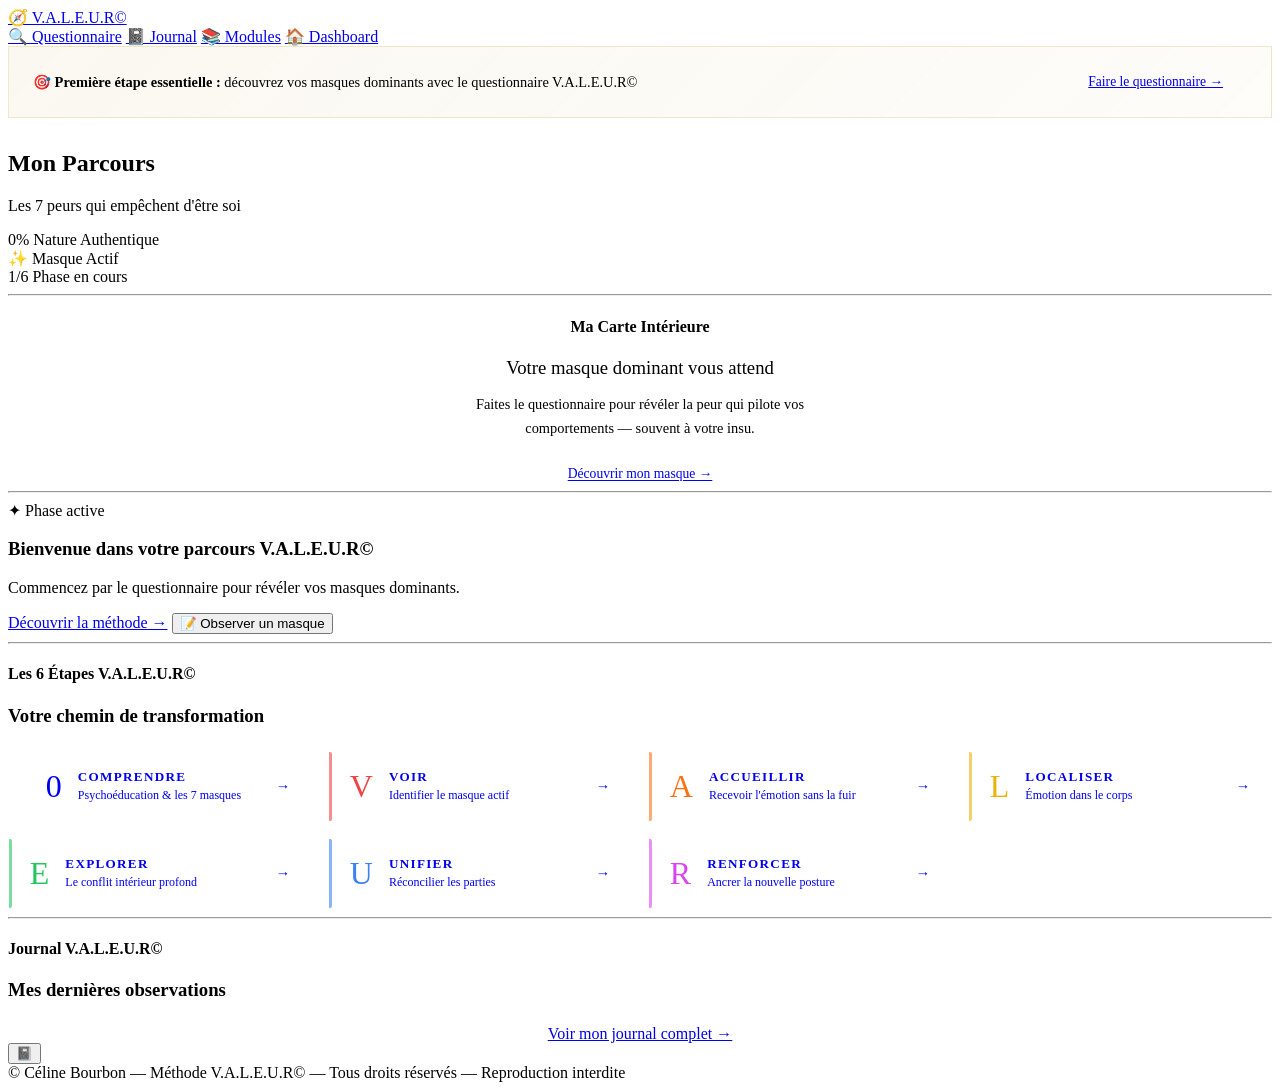
==== commit f1628b90: "Add files via upload" ====
--- a/dashboard.html
+++ b/dashboard.html
@@ -7,7 +7,7 @@
   <link rel="preconnect" href="https://fonts.googleapis.com">
   <link rel="preconnect" href="https://fonts.gstatic.com" crossorigin>
   <link href="https://fonts.googleapis.com/css2?family=Cormorant+Garamond:ital,wght@0,300;0,400;0,600;1,300;1,400&family=Jost:wght@200;300;400;500;600&display=swap" rel="stylesheet">
-  <link rel="stylesheet" href="design-system.css">
+  <link rel="stylesheet" href="assets/css/design-system.css">
   <style>
     .questionnaire-banner {
       display: flex;
